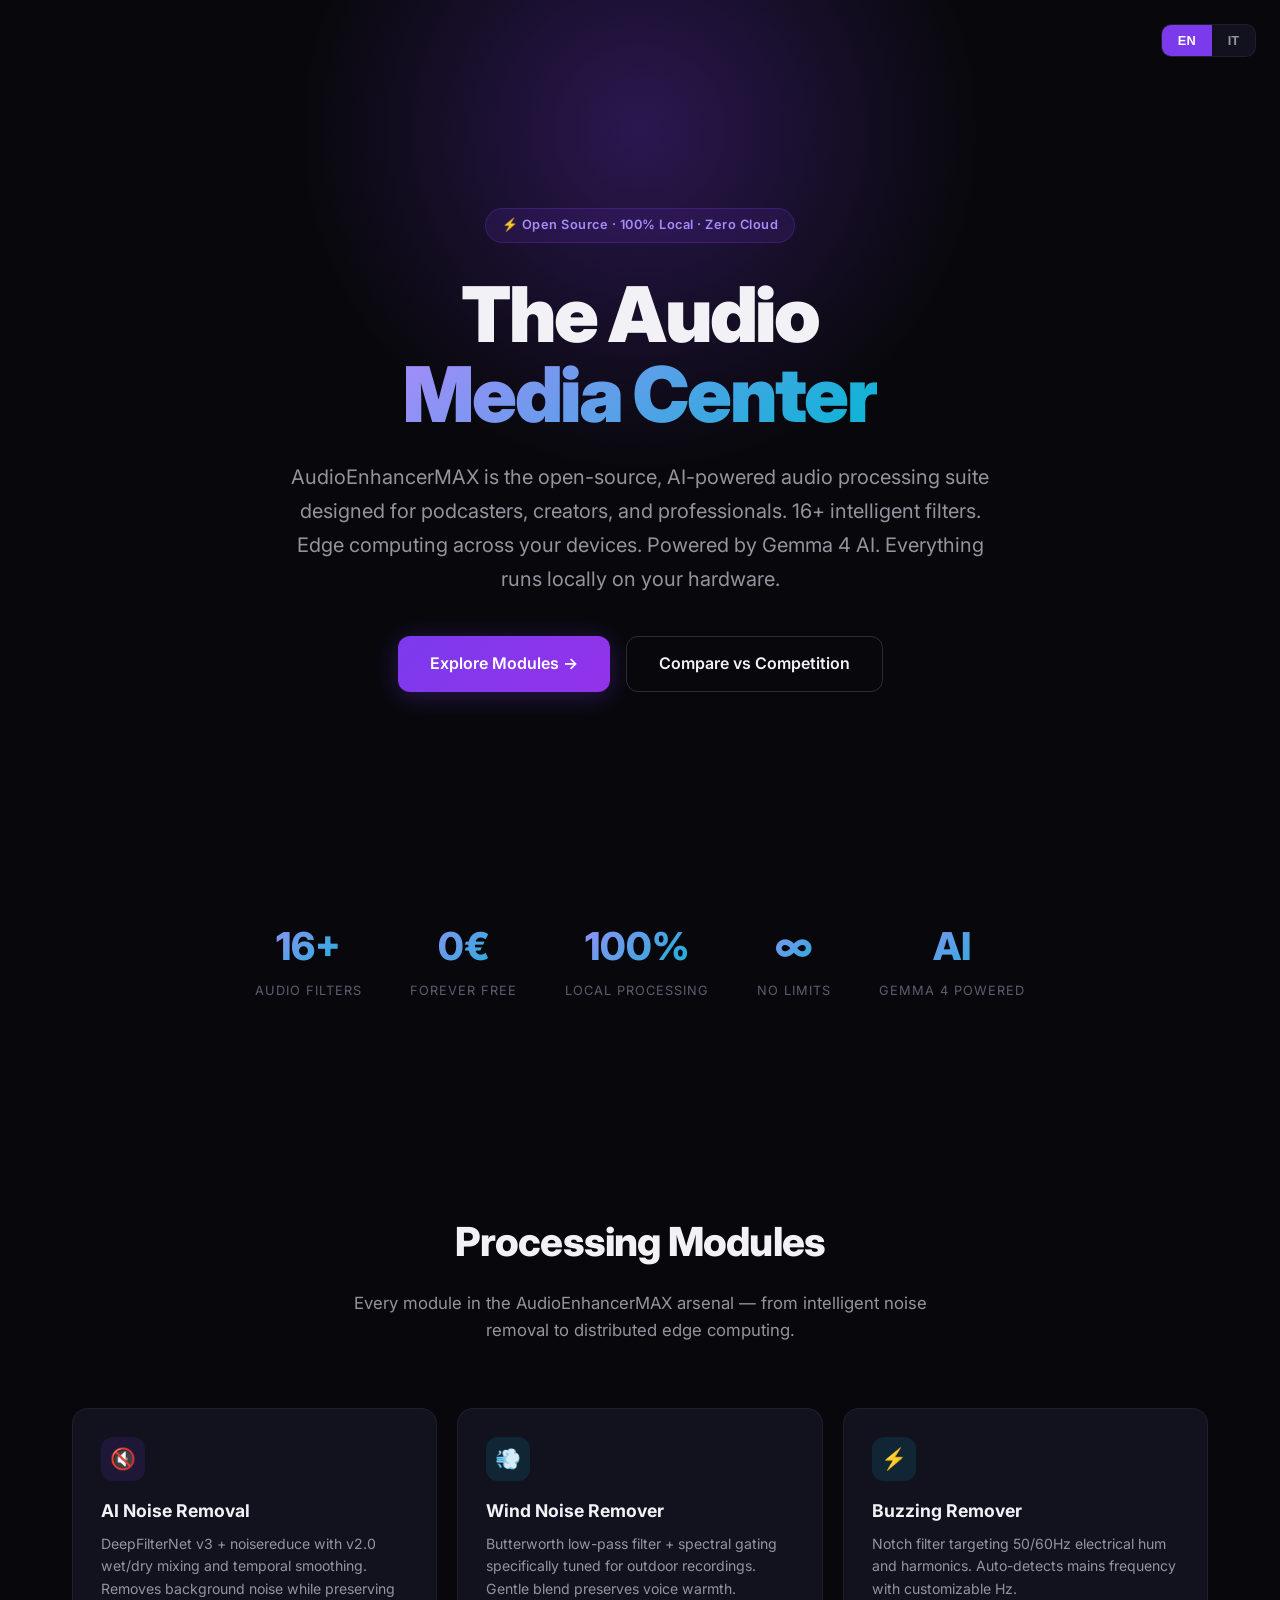
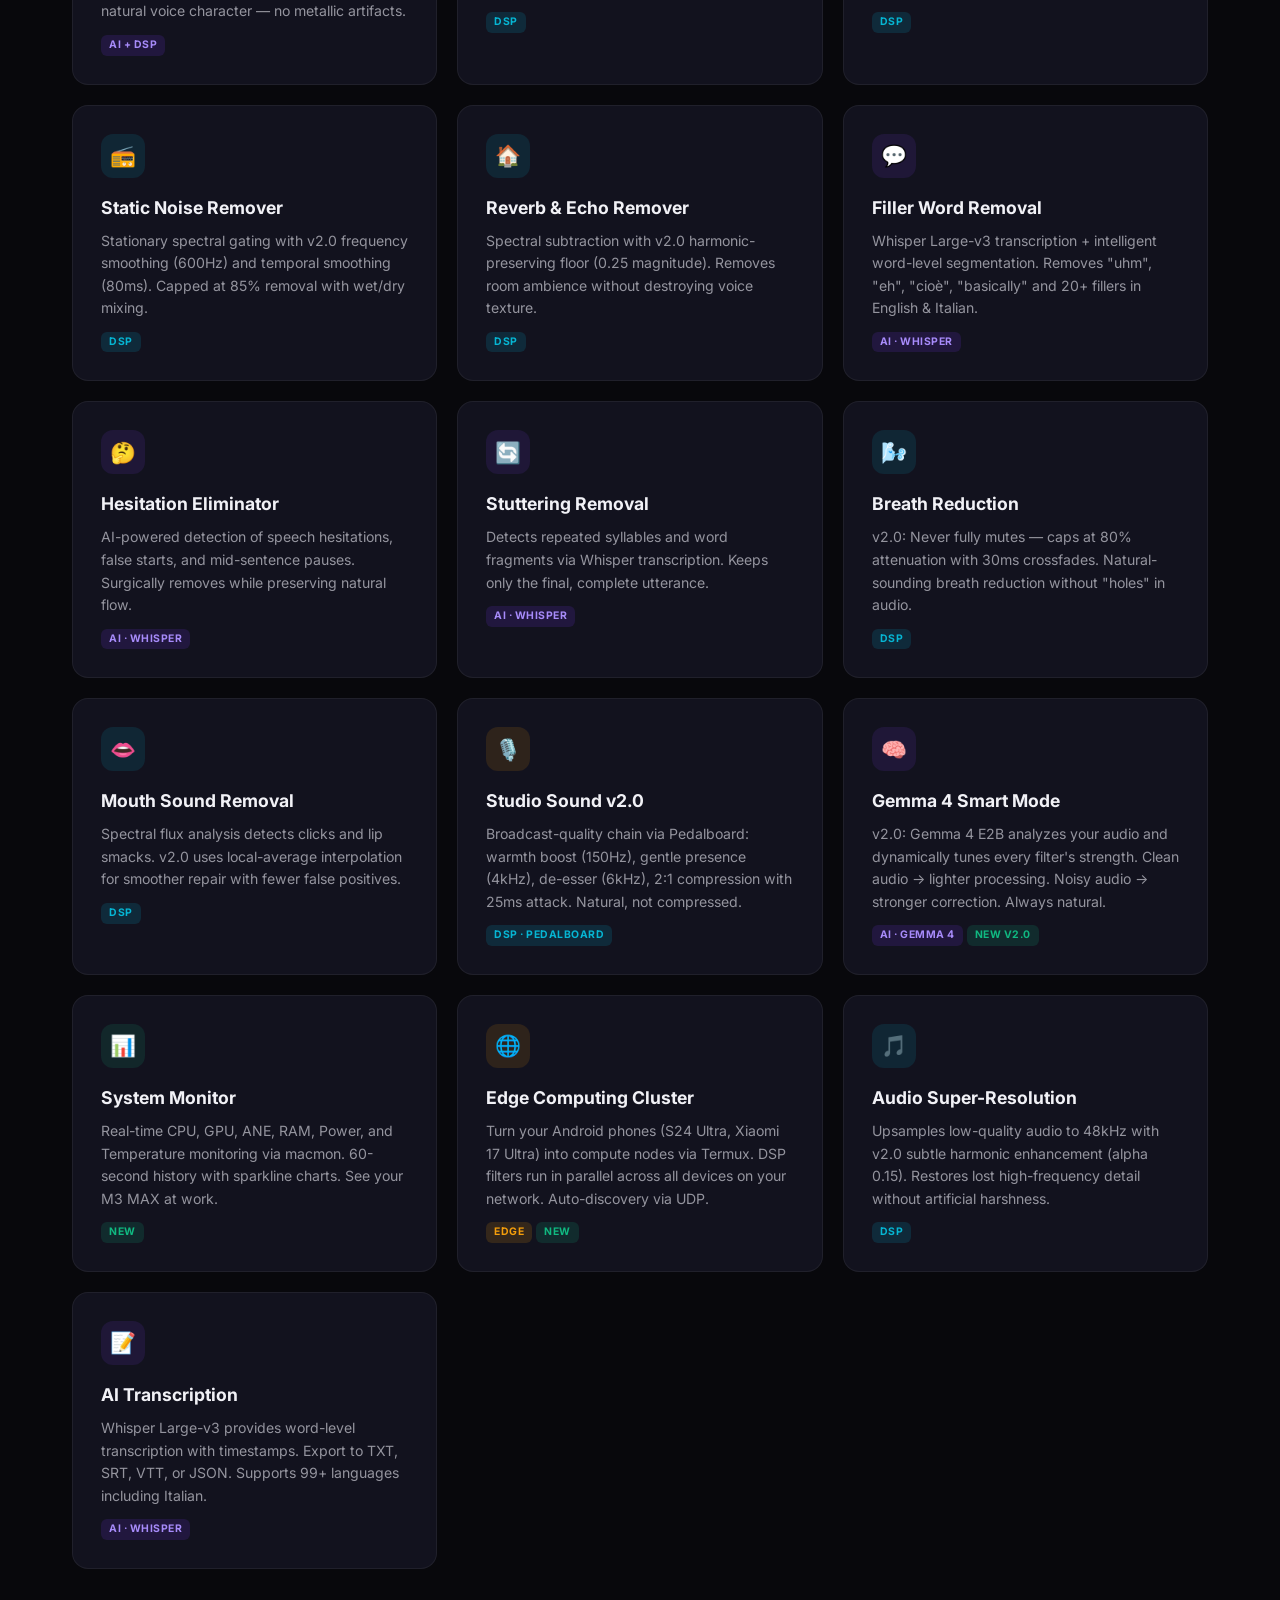
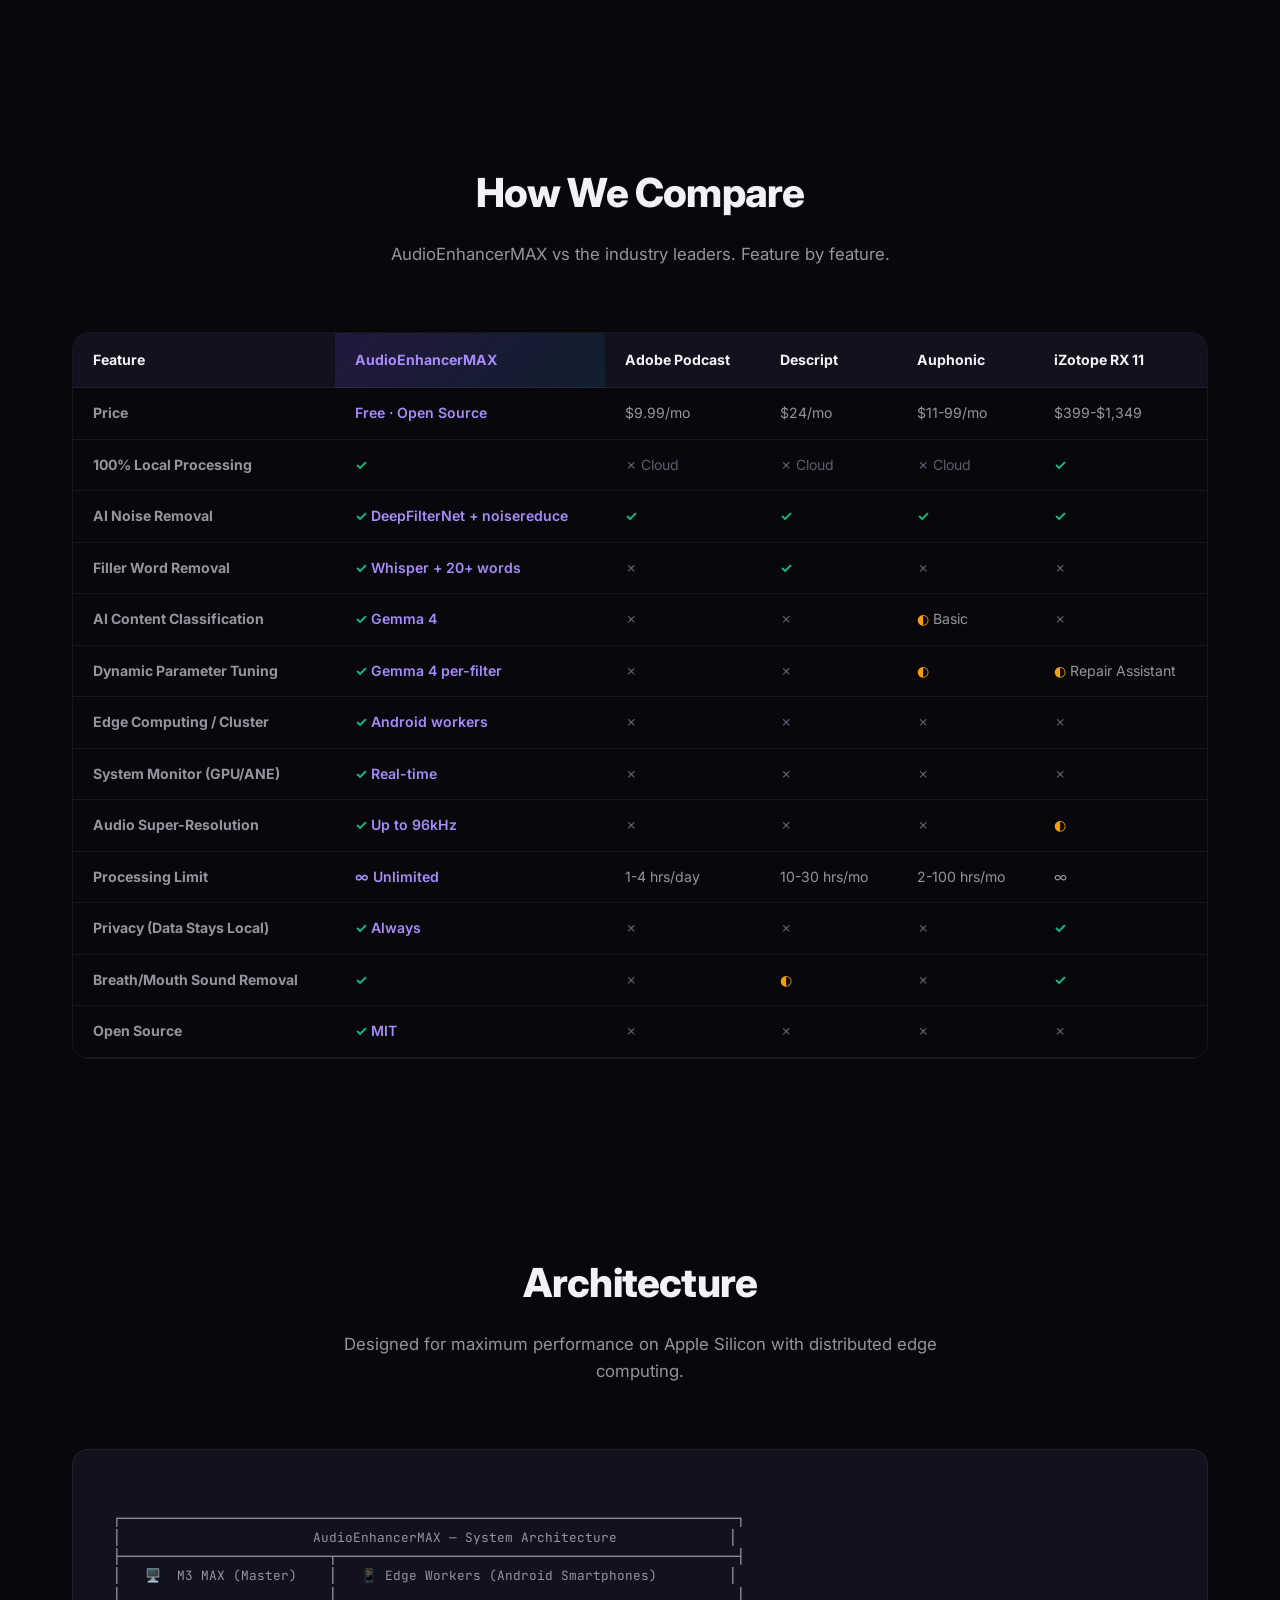
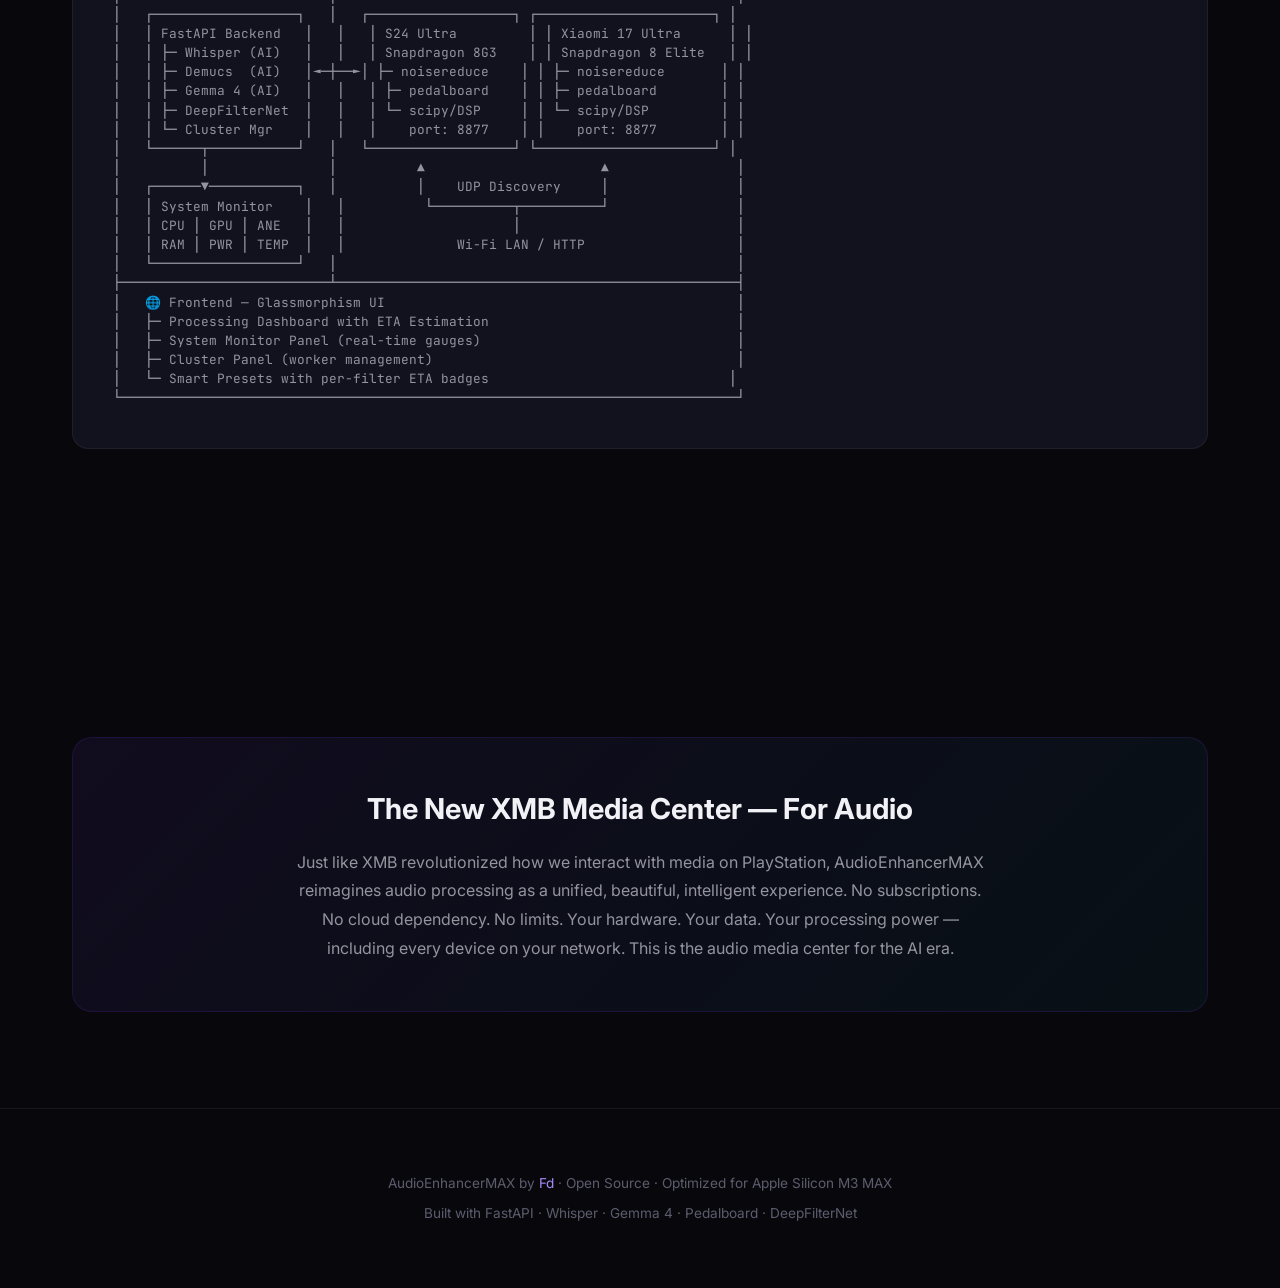
==== frontend/landing.html @ 20d3ce8f "feat: AudioEnhancerMAX v2.0 — AI-powered audio media center" ====
<!DOCTYPE html>
<html lang="en">
<head>
    <meta charset="UTF-8">
    <meta name="viewport" content="width=device-width, initial-scale=1.0">
    <title>AudioEnhancerMAX by Fd — The Open-Source Audio Media Center</title>
    <meta name="description" content="AudioEnhancerMAX: professional-grade AI audio processing suite. 16+ filters, edge computing, Gemma 4 AI intelligence. 100% local, 100% free.">
    <link rel="preconnect" href="https://fonts.googleapis.com">
    <link href="https://fonts.googleapis.com/css2?family=Inter:wght@300;400;500;600;700;800;900&family=JetBrains+Mono:wght@400;600&display=swap" rel="stylesheet">
    <style>
        :root {
            --bg-primary: #08080c;
            --bg-secondary: #0f0f18;
            --bg-card: #12121e;
            --bg-card-hover: #1a1a2e;
            --accent: #7c3aed;
            --accent-glow: rgba(124, 58, 237, 0.3);
            --accent-light: #a78bfa;
            --accent-2: #06b6d4;
            --accent-3: #f59e0b;
            --accent-green: #10b981;
            --accent-red: #ef4444;
            --text-primary: #f1f1f6;
            --text-secondary: #94949e;
            --text-dim: #5c5c6e;
            --border: rgba(255, 255, 255, 0.06);
            --glass: rgba(255, 255, 255, 0.03);
        }

        * { margin: 0; padding: 0; box-sizing: border-box; }

        body {
            font-family: 'Inter', -apple-system, sans-serif;
            background: var(--bg-primary);
            color: var(--text-primary);
            line-height: 1.6;
            overflow-x: hidden;
        }

        /* ── HERO ────────────────────────── */
        .hero {
            position: relative;
            min-height: 100vh;
            display: flex;
            align-items: center;
            justify-content: center;
            text-align: center;
            padding: 4rem 2rem;
            overflow: hidden;
        }

        .hero::before {
            content: '';
            position: absolute;
            top: -30%;
            left: 50%;
            transform: translateX(-50%);
            width: 800px;
            height: 800px;
            background: radial-gradient(circle, var(--accent-glow) 0%, transparent 60%);
            animation: pulse-glow 4s ease-in-out infinite alternate;
            z-index: 0;
        }

        @keyframes pulse-glow {
            0% { opacity: 0.3; transform: translateX(-50%) scale(1); }
            100% { opacity: 0.6; transform: translateX(-50%) scale(1.15); }
        }

        .hero-content { position: relative; z-index: 1; max-width: 900px; }

        .hero-badge {
            display: inline-flex;
            align-items: center;
            gap: 8px;
            padding: 6px 16px;
            background: rgba(124, 58, 237, 0.12);
            border: 1px solid rgba(124, 58, 237, 0.25);
            border-radius: 999px;
            font-size: 0.8rem;
            font-weight: 600;
            color: var(--accent-light);
            margin-bottom: 2rem;
            letter-spacing: 0.5px;
        }

        .hero h1 {
            font-size: clamp(2.8rem, 6vw, 5.5rem);
            font-weight: 900;
            line-height: 1.05;
            letter-spacing: -0.03em;
            margin-bottom: 1.5rem;
        }

        .hero h1 .gradient {
            background: linear-gradient(135deg, var(--accent-light), var(--accent-2));
            -webkit-background-clip: text;
            -webkit-text-fill-color: transparent;
        }

        .hero p.subtitle {
            font-size: 1.25rem;
            color: var(--text-secondary);
            max-width: 700px;
            margin: 0 auto 2.5rem;
            line-height: 1.7;
        }

        .hero-cta {
            display: flex;
            gap: 16px;
            justify-content: center;
            flex-wrap: wrap;
        }

        .btn {
            display: inline-flex;
            align-items: center;
            gap: 6px;
            padding: 14px 32px;
            border-radius: 12px;
            font-size: 1rem;
            font-weight: 600;
            text-decoration: none;
            border: none;
            cursor: pointer;
            transition: all 0.3s;
        }

        .btn-primary {
            background: linear-gradient(135deg, var(--accent), #9333ea);
            color: white;
            box-shadow: 0 4px 24px var(--accent-glow);
        }

        .btn-primary:hover {
            transform: translateY(-2px);
            box-shadow: 0 8px 32px rgba(124, 58, 237, 0.5);
        }

        .btn-outline {
            background: transparent;
            color: var(--text-primary);
            border: 1px solid rgba(255,255,255,0.15);
        }

        .btn-outline:hover {
            background: rgba(255,255,255,0.05);
            border-color: rgba(255,255,255,0.3);
        }

        /* ── LANG TOGGLE ─────────────────── */
        .lang-toggle {
            position: fixed;
            top: 24px;
            right: 24px;
            z-index: 100;
            display: flex;
            background: var(--bg-card);
            border: 1px solid var(--border);
            border-radius: 10px;
            overflow: hidden;
            backdrop-filter: blur(20px);
        }

        .lang-btn {
            padding: 8px 16px;
            font-size: 0.8rem;
            font-weight: 600;
            color: var(--text-secondary);
            border: none;
            background: transparent;
            cursor: pointer;
            transition: all 0.2s;
        }

        .lang-btn.active {
            background: var(--accent);
            color: white;
        }

        /* ── SECTIONS ────────────────────── */
        section {
            padding: 6rem 2rem;
            max-width: 1200px;
            margin: 0 auto;
        }

        .section-header {
            text-align: center;
            margin-bottom: 4rem;
        }

        .section-header h2 {
            font-size: 2.5rem;
            font-weight: 800;
            margin-bottom: 1rem;
            letter-spacing: -0.02em;
        }

        .section-header p {
            color: var(--text-secondary);
            max-width: 600px;
            margin: 0 auto;
            font-size: 1.05rem;
        }

        /* ── STATS BAR ───────────────────── */
        .stats-bar {
            display: flex;
            justify-content: center;
            gap: 3rem;
            padding: 3rem 2rem;
            margin: -2rem auto 4rem;
            max-width: 900px;
            flex-wrap: wrap;
        }

        .stat {
            text-align: center;
        }

        .stat-value {
            font-size: 2.4rem;
            font-weight: 800;
            background: linear-gradient(135deg, var(--accent-light), var(--accent-2));
            -webkit-background-clip: text;
            -webkit-text-fill-color: transparent;
        }

        .stat-label {
            font-size: 0.8rem;
            color: var(--text-dim);
            text-transform: uppercase;
            letter-spacing: 1px;
            margin-top: 4px;
        }

        /* ── MODULE GRID ─────────────────── */
        .module-grid {
            display: grid;
            grid-template-columns: repeat(auto-fill, minmax(350px, 1fr));
            gap: 20px;
        }

        .module-card {
            background: var(--bg-card);
            border: 1px solid var(--border);
            border-radius: 16px;
            padding: 28px;
            transition: all 0.3s;
            position: relative;
            overflow: hidden;
        }

        .module-card:hover {
            background: var(--bg-card-hover);
            border-color: rgba(124, 58, 237, 0.2);
            transform: translateY(-3px);
            box-shadow: 0 12px 40px rgba(0, 0, 0, 0.4);
        }

        .module-icon {
            width: 44px;
            height: 44px;
            border-radius: 12px;
            display: flex;
            align-items: center;
            justify-content: center;
            font-size: 1.3rem;
            margin-bottom: 16px;
        }

        .module-card h3 {
            font-size: 1.1rem;
            font-weight: 700;
            margin-bottom: 8px;
        }

        .module-card p {
            font-size: 0.88rem;
            color: var(--text-secondary);
            line-height: 1.6;
        }

        .module-tag {
            display: inline-block;
            padding: 2px 8px;
            border-radius: 6px;
            font-size: 0.65rem;
            font-weight: 700;
            text-transform: uppercase;
            letter-spacing: 0.5px;
            margin-top: 12px;
        }

        .tag-ai { background: rgba(124, 58, 237, 0.15); color: var(--accent-light); }
        .tag-dsp { background: rgba(6, 182, 212, 0.15); color: var(--accent-2); }
        .tag-new { background: rgba(16, 185, 129, 0.15); color: var(--accent-green); }
        .tag-edge { background: rgba(245, 158, 11, 0.15); color: var(--accent-3); }

        /* ── COMPARISON TABLE ────────────── */
        .comparison-wrapper {
            overflow-x: auto;
            margin-top: 2rem;
            border-radius: 16px;
            border: 1px solid var(--border);
        }

        .comparison-table {
            width: 100%;
            border-collapse: collapse;
            font-size: 0.88rem;
        }

        .comparison-table thead {
            background: var(--bg-card);
        }

        .comparison-table th {
            padding: 16px 20px;
            text-align: left;
            font-weight: 700;
            border-bottom: 1px solid var(--border);
            white-space: nowrap;
        }

        .comparison-table th:first-child {
            min-width: 220px;
        }

        .comparison-table th.aemax {
            background: linear-gradient(135deg, rgba(124, 58, 237, 0.15), rgba(6, 182, 212, 0.08));
            color: var(--accent-light);
        }

        .comparison-table td {
            padding: 14px 20px;
            border-bottom: 1px solid var(--border);
            color: var(--text-secondary);
        }

        .comparison-table tr:hover td {
            background: rgba(255, 255, 255, 0.015);
        }

        .comparison-table td.aemax-col {
            color: var(--accent-light);
            font-weight: 600;
        }

        .check { color: var(--accent-green); font-weight: 700; }
        .cross { color: var(--text-dim); }
        .partial { color: var(--accent-3); }

        /* ── ARCHITECTURE ────────────────── */
        .arch-diagram {
            background: var(--bg-card);
            border: 1px solid var(--border);
            border-radius: 16px;
            padding: 40px;
            margin: 2rem 0;
            font-family: 'JetBrains Mono', monospace;
            font-size: 0.8rem;
            color: var(--text-secondary);
            white-space: pre;
            overflow-x: auto;
            line-height: 1.5;
        }

        /* ── VISION ──────────────────────── */
        .vision-card {
            background: linear-gradient(135deg, rgba(124, 58, 237, 0.08), rgba(6, 182, 212, 0.05));
            border: 1px solid rgba(124, 58, 237, 0.15);
            border-radius: 20px;
            padding: 48px;
            text-align: center;
            margin-top: 4rem;
        }

        .vision-card h3 {
            font-size: 1.8rem;
            margin-bottom: 1rem;
        }

        .vision-card p {
            color: var(--text-secondary);
            max-width: 700px;
            margin: 0 auto;
            font-size: 1rem;
            line-height: 1.8;
        }

        /* ── FOOTER ──────────────────────── */
        footer {
            text-align: center;
            padding: 4rem 2rem;
            border-top: 1px solid var(--border);
            color: var(--text-dim);
            font-size: 0.85rem;
        }

        footer a { color: var(--accent-light); text-decoration: none; }

        /* ── RESPONSIVE ──────────────────── */
        @media (max-width: 768px) {
            .module-grid { grid-template-columns: 1fr; }
            .stats-bar { gap: 1.5rem; }
            .hero h1 { font-size: 2.4rem; }
            .arch-diagram { font-size: 0.6rem; padding: 20px; }
            .vision-card { padding: 28px; }
        }

        /* ── LANG SWITCH ─────────────────── */
        .it { display: none; }
        body.lang-it .en { display: none; }
        body.lang-it .it { display: block; }
        body.lang-it span.it { display: inline; }
        body.lang-it span.en { display: none; }
    </style>
</head>
<body>

<!-- Language Toggle -->
<div class="lang-toggle">
    <button class="lang-btn active" onclick="setLang('en')">EN</button>
    <button class="lang-btn" onclick="setLang('it')">IT</button>
</div>

<!-- ═══════════════ HERO ═══════════════ -->
<section class="hero">
    <div class="hero-content">
        <div class="hero-badge">⚡ Open Source · 100% Local · Zero Cloud</div>
        <h1>
            <span class="en">The Audio<br><span class="gradient">Media Center</span></span>
            <span class="it">Il Media Center<br><span class="gradient">Audio Definitivo</span></span>
        </h1>
        <p class="subtitle en">
            AudioEnhancerMAX is the open-source, AI-powered audio processing suite designed for podcasters, creators, and professionals. 
            16+ intelligent filters. Edge computing across your devices. Powered by Gemma 4 AI. Everything runs locally on your hardware.
        </p>
        <p class="subtitle it">
            AudioEnhancerMAX è la suite open-source di processing audio potenziata dall'intelligenza artificiale, progettata per podcaster, creator e professionisti.
            16+ filtri intelligenti. Edge computing distribuito sui tuoi dispositivi. Potenza Gemma 4 AI. Tutto gira localmente sul tuo hardware.
        </p>
        <div class="hero-cta">
            <a href="#modules" class="btn btn-primary">
                <span class="en">Explore Modules →</span>
                <span class="it">Esplora i Moduli →</span>
            </a>
            <a href="#comparison" class="btn btn-outline">
                <span class="en">Compare vs Competition</span>
                <span class="it">Confronto con la Concorrenza</span>
            </a>
        </div>
    </div>
</section>

<!-- ═══════════════ STATS ═══════════════ -->
<div class="stats-bar">
    <div class="stat"><div class="stat-value">16+</div><div class="stat-label"><span class="en">Audio Filters</span><span class="it">Filtri Audio</span></div></div>
    <div class="stat"><div class="stat-value">0€</div><div class="stat-label"><span class="en">Forever Free</span><span class="it">Gratis per Sempre</span></div></div>
    <div class="stat"><div class="stat-value">100%</div><div class="stat-label"><span class="en">Local Processing</span><span class="it">Elaborazione Locale</span></div></div>
    <div class="stat"><div class="stat-value">∞</div><div class="stat-label"><span class="en">No Limits</span><span class="it">Nessun Limite</span></div></div>
    <div class="stat"><div class="stat-value">AI</div><div class="stat-label"><span class="en">Gemma 4 Powered</span><span class="it">Powered by Gemma 4</span></div></div>
</div>

<!-- ═══════════════ MODULES ═══════════════ -->
<section id="modules">
    <div class="section-header">
        <h2>
            <span class="en">Processing Modules</span>
            <span class="it">Moduli di Elaborazione</span>
        </h2>
        <p>
            <span class="en">Every module in the AudioEnhancerMAX arsenal — from intelligent noise removal to distributed edge computing.</span>
            <span class="it">Ogni modulo nell'arsenale di AudioEnhancerMAX — dalla rimozione intelligente del rumore al computing distribuito.</span>
        </p>
    </div>

    <div class="module-grid">
        <!-- Noise Removal -->
        <div class="module-card">
            <div class="module-icon" style="background: rgba(124, 58, 237, 0.12);">🔇</div>
            <h3><span class="en">AI Noise Removal</span><span class="it">Rimozione Rumore AI</span></h3>
            <p><span class="en">DeepFilterNet v3 + noisereduce with v2.0 wet/dry mixing and temporal smoothing. Removes background noise while preserving natural voice character — no metallic artifacts.</span>
            <span class="it">DeepFilterNet v3 + noisereduce con mixing wet/dry v2.0 e smoothing temporale. Rimuove il rumore di fondo preservando il carattere naturale della voce — zero artefatti metallici.</span></p>
            <span class="module-tag tag-ai">AI + DSP</span>
        </div>

        <!-- Wind Noise -->
        <div class="module-card">
            <div class="module-icon" style="background: rgba(6, 182, 212, 0.12);">💨</div>
            <h3><span class="en">Wind Noise Remover</span><span class="it">Rimozione Rumore Vento</span></h3>
            <p><span class="en">Butterworth low-pass filter + spectral gating specifically tuned for outdoor recordings. Gentle blend preserves voice warmth.</span>
            <span class="it">Filtro Butterworth passa-basso + gating spettrale specificamente tarato per registrazioni outdoor. La fusione delicata preserva il calore della voce.</span></p>
            <span class="module-tag tag-dsp">DSP</span>
        </div>

        <!-- Buzzing -->
        <div class="module-card">
            <div class="module-icon" style="background: rgba(6, 182, 212, 0.12);">⚡</div>
            <h3><span class="en">Buzzing Remover</span><span class="it">Rimozione Ronzio</span></h3>
            <p><span class="en">Notch filter targeting 50/60Hz electrical hum and harmonics. Auto-detects mains frequency with customizable Hz.</span>
            <span class="it">Filtro notch per ronzio elettrico 50/60Hz e armoniche. Rileva automaticamente la frequenza di rete con Hz personalizzabile.</span></p>
            <span class="module-tag tag-dsp">DSP</span>
        </div>

        <!-- Static -->
        <div class="module-card">
            <div class="module-icon" style="background: rgba(6, 182, 212, 0.12);">📻</div>
            <h3><span class="en">Static Noise Remover</span><span class="it">Rimozione Rumore Statico</span></h3>
            <p><span class="en">Stationary spectral gating with v2.0 frequency smoothing (600Hz) and temporal smoothing (80ms). Capped at 85% removal with wet/dry mixing.</span>
            <span class="it">Gating spettrale stazionario con smoothing frequenziale v2.0 (600Hz) e temporale (80ms). Limitato all'85% con mixing wet/dry.</span></p>
            <span class="module-tag tag-dsp">DSP</span>
        </div>

        <!-- Reverb/Echo -->
        <div class="module-card">
            <div class="module-icon" style="background: rgba(6, 182, 212, 0.12);">🏠</div>
            <h3><span class="en">Reverb & Echo Remover</span><span class="it">Rimozione Riverbero & Eco</span></h3>
            <p><span class="en">Spectral subtraction with v2.0 harmonic-preserving floor (0.25 magnitude). Removes room ambience without destroying voice texture.</span>
            <span class="it">Sottrazione spettrale con floor v2.0 che preserva le armoniche (0.25 magnitudine). Rimuove l'ambienza senza distruggere la texture vocale.</span></p>
            <span class="module-tag tag-dsp">DSP</span>
        </div>

        <!-- Filler Words -->
        <div class="module-card">
            <div class="module-icon" style="background: rgba(124, 58, 237, 0.12);">💬</div>
            <h3><span class="en">Filler Word Removal</span><span class="it">Rimozione Intercalari</span></h3>
            <p><span class="en">Whisper Large-v3 transcription + intelligent word-level segmentation. Removes "uhm", "eh", "cioè", "basically" and 20+ fillers in English & Italian.</span>
            <span class="it">Trascrizione Whisper Large-v3 + segmentazione intelligente a livello di parola. Rimuove "uhm", "eh", "cioè", "tipo" e 20+ intercalari in Italiano & Inglese.</span></p>
            <span class="module-tag tag-ai">AI · Whisper</span>
        </div>

        <!-- Hesitations -->
        <div class="module-card">
            <div class="module-icon" style="background: rgba(124, 58, 237, 0.12);">🤔</div>
            <h3><span class="en">Hesitation Eliminator</span><span class="it">Eliminazione Esitazioni</span></h3>
            <p><span class="en">AI-powered detection of speech hesitations, false starts, and mid-sentence pauses. Surgically removes while preserving natural flow.</span>
            <span class="it">Rilevamento AI di esitazioni, falsi inizi e pause a metà frase. Rimozione chirurgica preservando il flusso naturale.</span></p>
            <span class="module-tag tag-ai">AI · Whisper</span>
        </div>

        <!-- Stuttering -->
        <div class="module-card">
            <div class="module-icon" style="background: rgba(124, 58, 237, 0.12);">🔄</div>
            <h3><span class="en">Stuttering Removal</span><span class="it">Rimozione Balbuzie</span></h3>
            <p><span class="en">Detects repeated syllables and word fragments via Whisper transcription. Keeps only the final, complete utterance.</span>
            <span class="it">Rileva sillabe ripetute e frammenti di parole tramite trascrizione Whisper. Mantiene solo l'enunciato finale e completo.</span></p>
            <span class="module-tag tag-ai">AI · Whisper</span>
        </div>

        <!-- Breath Removal -->
        <div class="module-card">
            <div class="module-icon" style="background: rgba(6, 182, 212, 0.12);">🌬️</div>
            <h3><span class="en">Breath Reduction</span><span class="it">Riduzione Respiri</span></h3>
            <p><span class="en">v2.0: Never fully mutes — caps at 80% attenuation with 30ms crossfades. Natural-sounding breath reduction without "holes" in audio.</span>
            <span class="it">v2.0: Non silenzia mai completamente — limitato all'80% di attenuazione con crossfade 30ms. Riduzione respiri naturale senza "buchi" nell'audio.</span></p>
            <span class="module-tag tag-dsp">DSP</span>
        </div>

        <!-- Mouth Sounds -->
        <div class="module-card">
            <div class="module-icon" style="background: rgba(6, 182, 212, 0.12);">👄</div>
            <h3><span class="en">Mouth Sound Removal</span><span class="it">Rimozione Suoni della Bocca</span></h3>
            <p><span class="en">Spectral flux analysis detects clicks and lip smacks. v2.0 uses local-average interpolation for smoother repair with fewer false positives.</span>
            <span class="it">L'analisi del flusso spettrale rileva click e schiocchi. La v2.0 usa interpolazione a media locale per riparazioni più fluide con meno falsi positivi.</span></p>
            <span class="module-tag tag-dsp">DSP</span>
        </div>

        <!-- Studio Sound -->
        <div class="module-card">
            <div class="module-icon" style="background: rgba(245, 158, 11, 0.12);">🎙️</div>
            <h3><span class="en">Studio Sound v2.0</span><span class="it">Suono da Studio v2.0</span></h3>
            <p><span class="en">Broadcast-quality chain via Pedalboard: warmth boost (150Hz), gentle presence (4kHz), de-esser (6kHz), 2:1 compression with 25ms attack. Natural, not compressed.</span>
            <span class="it">Catena broadcast-quality via Pedalboard: calore (150Hz), presenza delicata (4kHz), de-esser (6kHz), compressione 2:1 con attack 25ms. Naturale, non compresso.</span></p>
            <span class="module-tag tag-dsp">DSP · Pedalboard</span>
        </div>

        <!-- Smart Mode -->
        <div class="module-card">
            <div class="module-icon" style="background: rgba(124, 58, 237, 0.12);">🧠</div>
            <h3><span class="en">Gemma 4 Smart Mode</span><span class="it">Modalità Intelligente Gemma 4</span></h3>
            <p><span class="en">v2.0: Gemma 4 E2B analyzes your audio and dynamically tunes every filter's strength. Clean audio → lighter processing. Noisy audio → stronger correction. Always natural.</span>
            <span class="it">v2.0: Gemma 4 E2B analizza il tuo audio e regola dinamicamente l'intensità di ogni filtro. Audio pulito → processing leggero. Audio rumoroso → correzione più forte. Sempre naturale.</span></p>
            <span class="module-tag tag-ai">AI · Gemma 4</span>
            <span class="module-tag tag-new">NEW v2.0</span>
        </div>

        <!-- System Monitor -->
        <div class="module-card">
            <div class="module-icon" style="background: rgba(16, 185, 129, 0.12);">📊</div>
            <h3><span class="en">System Monitor</span><span class="it">Monitor di Sistema</span></h3>
            <p><span class="en">Real-time CPU, GPU, ANE, RAM, Power, and Temperature monitoring via macmon. 60-second history with sparkline charts. See your M3 MAX at work.</span>
            <span class="it">Monitoraggio in tempo reale di CPU, GPU, ANE, RAM, Power e Temperatura via macmon. Storico 60 secondi con grafici sparkline. Guarda il tuo M3 MAX in azione.</span></p>
            <span class="module-tag tag-new">NEW</span>
        </div>

        <!-- Edge Computing -->
        <div class="module-card">
            <div class="module-icon" style="background: rgba(245, 158, 11, 0.12);">🌐</div>
            <h3><span class="en">Edge Computing Cluster</span><span class="it">Cluster Edge Computing</span></h3>
            <p><span class="en">Turn your Android phones (S24 Ultra, Xiaomi 17 Ultra) into compute nodes via Termux. DSP filters run in parallel across all devices on your network. Auto-discovery via UDP.</span>
            <span class="it">Trasforma i tuoi smartphone Android (S24 Ultra, Xiaomi 17 Ultra) in nodi di calcolo via Termux. I filtri DSP girano in parallelo su tutti i dispositivi nella tua rete. Auto-discovery via UDP.</span></p>
            <span class="module-tag tag-edge">EDGE</span>
            <span class="module-tag tag-new">NEW</span>
        </div>

        <!-- Super Resolution -->
        <div class="module-card">
            <div class="module-icon" style="background: rgba(6, 182, 212, 0.12);">🎵</div>
            <h3><span class="en">Audio Super-Resolution</span><span class="it">Super-Risoluzione Audio</span></h3>
            <p><span class="en">Upsamples low-quality audio to 48kHz with v2.0 subtle harmonic enhancement (alpha 0.15). Restores lost high-frequency detail without artificial harshness.</span>
            <span class="it">Upsampling audio bassa qualità a 48kHz con enhancement armonico v2.0 sottile (alpha 0.15). Ripristina dettagli ad alta frequenza senza durezza artificiale.</span></p>
            <span class="module-tag tag-dsp">DSP</span>
        </div>

        <!-- Transcription -->
        <div class="module-card">
            <div class="module-icon" style="background: rgba(124, 58, 237, 0.12);">📝</div>
            <h3><span class="en">AI Transcription</span><span class="it">Trascrizione AI</span></h3>
            <p><span class="en">Whisper Large-v3 provides word-level transcription with timestamps. Export to TXT, SRT, VTT, or JSON. Supports 99+ languages including Italian.</span>
            <span class="it">Whisper Large-v3 fornisce trascrizione a livello di parola con timestamp. Esporta in TXT, SRT, VTT o JSON. Supporta 99+ lingue incluso l'Italiano.</span></p>
            <span class="module-tag tag-ai">AI · Whisper</span>
        </div>
    </div>
</section>

<!-- ═══════════════ COMPARISON ═══════════════ -->
<section id="comparison">
    <div class="section-header">
        <h2>
            <span class="en">How We Compare</span>
            <span class="it">Confronto con la Concorrenza</span>
        </h2>
        <p>
            <span class="en">AudioEnhancerMAX vs the industry leaders. Feature by feature.</span>
            <span class="it">AudioEnhancerMAX vs i leader di mercato. Feature per feature.</span>
        </p>
    </div>

    <div class="comparison-wrapper">
        <table class="comparison-table">
            <thead>
                <tr>
                    <th><span class="en">Feature</span><span class="it">Funzionalità</span></th>
                    <th class="aemax">AudioEnhancerMAX</th>
                    <th>Adobe Podcast</th>
                    <th>Descript</th>
                    <th>Auphonic</th>
                    <th>iZotope RX 11</th>
                </tr>
            </thead>
            <tbody>
                <tr>
                    <td><strong><span class="en">Price</span><span class="it">Prezzo</span></strong></td>
                    <td class="aemax-col">Free · Open Source</td>
                    <td>$9.99/mo</td>
                    <td>$24/mo</td>
                    <td>$11-99/mo</td>
                    <td>$399-$1,349</td>
                </tr>
                <tr>
                    <td><strong><span class="en">100% Local Processing</span><span class="it">Elaborazione 100% Locale</span></strong></td>
                    <td class="aemax-col"><span class="check">✓</span></td>
                    <td><span class="cross">✗ Cloud</span></td>
                    <td><span class="cross">✗ Cloud</span></td>
                    <td><span class="cross">✗ Cloud</span></td>
                    <td><span class="check">✓</span></td>
                </tr>
                <tr>
                    <td><strong><span class="en">AI Noise Removal</span><span class="it">Rimozione Rumore AI</span></strong></td>
                    <td class="aemax-col"><span class="check">✓</span> DeepFilterNet + noisereduce</td>
                    <td><span class="check">✓</span></td>
                    <td><span class="check">✓</span></td>
                    <td><span class="check">✓</span></td>
                    <td><span class="check">✓</span></td>
                </tr>
                <tr>
                    <td><strong><span class="en">Filler Word Removal</span><span class="it">Rimozione Intercalari</span></strong></td>
                    <td class="aemax-col"><span class="check">✓</span> Whisper + 20+ words</td>
                    <td><span class="cross">✗</span></td>
                    <td><span class="check">✓</span></td>
                    <td><span class="cross">✗</span></td>
                    <td><span class="cross">✗</span></td>
                </tr>
                <tr>
                    <td><strong><span class="en">AI Content Classification</span><span class="it">Classificazione AI Contenuti</span></strong></td>
                    <td class="aemax-col"><span class="check">✓</span> Gemma 4</td>
                    <td><span class="cross">✗</span></td>
                    <td><span class="cross">✗</span></td>
                    <td><span class="partial">◐</span> Basic</td>
                    <td><span class="cross">✗</span></td>
                </tr>
                <tr>
                    <td><strong><span class="en">Dynamic Parameter Tuning</span><span class="it">Tuning Dinamico Parametri</span></strong></td>
                    <td class="aemax-col"><span class="check">✓</span> Gemma 4 per-filter</td>
                    <td><span class="cross">✗</span></td>
                    <td><span class="cross">✗</span></td>
                    <td><span class="partial">◐</span></td>
                    <td><span class="partial">◐</span> Repair Assistant</td>
                </tr>
                <tr>
                    <td><strong><span class="en">Edge Computing / Cluster</span><span class="it">Edge Computing / Cluster</span></strong></td>
                    <td class="aemax-col"><span class="check">✓</span> Android workers</td>
                    <td><span class="cross">✗</span></td>
                    <td><span class="cross">✗</span></td>
                    <td><span class="cross">✗</span></td>
                    <td><span class="cross">✗</span></td>
                </tr>
                <tr>
                    <td><strong><span class="en">System Monitor (GPU/ANE)</span><span class="it">Monitor Sistema (GPU/ANE)</span></strong></td>
                    <td class="aemax-col"><span class="check">✓</span> Real-time</td>
                    <td><span class="cross">✗</span></td>
                    <td><span class="cross">✗</span></td>
                    <td><span class="cross">✗</span></td>
                    <td><span class="cross">✗</span></td>
                </tr>
                <tr>
                    <td><strong><span class="en">Audio Super-Resolution</span><span class="it">Super-Risoluzione Audio</span></strong></td>
                    <td class="aemax-col"><span class="check">✓</span> Up to 96kHz</td>
                    <td><span class="cross">✗</span></td>
                    <td><span class="cross">✗</span></td>
                    <td><span class="cross">✗</span></td>
                    <td><span class="partial">◐</span></td>
                </tr>
                <tr>
                    <td><strong><span class="en">Processing Limit</span><span class="it">Limite Elaborazione</span></strong></td>
                    <td class="aemax-col">∞ Unlimited</td>
                    <td>1-4 hrs/day</td>
                    <td>10-30 hrs/mo</td>
                    <td>2-100 hrs/mo</td>
                    <td>∞</td>
                </tr>
                <tr>
                    <td><strong><span class="en">Privacy (Data Stays Local)</span><span class="it">Privacy (Dati Locali)</span></strong></td>
                    <td class="aemax-col"><span class="check">✓</span> Always</td>
                    <td><span class="cross">✗</span></td>
                    <td><span class="cross">✗</span></td>
                    <td><span class="cross">✗</span></td>
                    <td><span class="check">✓</span></td>
                </tr>
                <tr>
                    <td><strong><span class="en">Breath/Mouth Sound Removal</span><span class="it">Rimozione Respiri/Click</span></strong></td>
                    <td class="aemax-col"><span class="check">✓</span></td>
                    <td><span class="cross">✗</span></td>
                    <td><span class="partial">◐</span></td>
                    <td><span class="cross">✗</span></td>
                    <td><span class="check">✓</span></td>
                </tr>
                <tr>
                    <td><strong><span class="en">Open Source</span><span class="it">Open Source</span></strong></td>
                    <td class="aemax-col"><span class="check">✓</span> MIT</td>
                    <td><span class="cross">✗</span></td>
                    <td><span class="cross">✗</span></td>
                    <td><span class="cross">✗</span></td>
                    <td><span class="cross">✗</span></td>
                </tr>
            </tbody>
        </table>
    </div>
</section>

<!-- ═══════════════ ARCHITECTURE ═══════════════ -->
<section id="architecture">
    <div class="section-header">
        <h2>
            <span class="en">Architecture</span>
            <span class="it">Architettura</span>
        </h2>
        <p>
            <span class="en">Designed for maximum performance on Apple Silicon with distributed edge computing.</span>
            <span class="it">Progettato per massime prestazioni su Apple Silicon con edge computing distribuito.</span>
        </p>
    </div>

    <div class="arch-diagram">
┌─────────────────────────────────────────────────────────────────────────────┐
│                        AudioEnhancerMAX — System Architecture              │
├──────────────────────────┬──────────────────────────────────────────────────┤
│   🖥️  M3 MAX (Master)    │   📱 Edge Workers (Android Smartphones)         │
│                          │                                                  │
│   ┌──────────────────┐   │   ┌──────────────────┐ ┌──────────────────────┐ │
│   │ FastAPI Backend   │   │   │ S24 Ultra         │ │ Xiaomi 17 Ultra      │ │
│   │ ├─ Whisper (AI)   │   │   │ Snapdragon 8G3    │ │ Snapdragon 8 Elite   │ │
│   │ ├─ Demucs  (AI)   │◄─┼──►│ ├─ noisereduce    │ │ ├─ noisereduce       │ │
│   │ ├─ Gemma 4 (AI)   │   │   │ ├─ pedalboard    │ │ ├─ pedalboard        │ │
│   │ ├─ DeepFilterNet  │   │   │ └─ scipy/DSP     │ │ └─ scipy/DSP         │ │
│   │ └─ Cluster Mgr    │   │   │    port: 8877    │ │    port: 8877        │ │
│   └──────┬───────────┘   │   └──────────────────┘ └──────────────────────┘ │
│          │               │          ▲                      ▲                │
│   ┌──────▼───────────┐   │          │    UDP Discovery     │                │
│   │ System Monitor    │   │          └──────────┬──────────┘                │
│   │ CPU │ GPU │ ANE   │   │                     │                           │
│   │ RAM │ PWR │ TEMP  │   │              Wi-Fi LAN / HTTP                   │
│   └──────────────────┘   │                                                  │
├──────────────────────────┴──────────────────────────────────────────────────┤
│   🌐 Frontend — Glassmorphism UI                                            │
│   ├─ Processing Dashboard with ETA Estimation                               │
│   ├─ System Monitor Panel (real-time gauges)                                │
│   ├─ Cluster Panel (worker management)                                      │
│   └─ Smart Presets with per-filter ETA badges                              │
└─────────────────────────────────────────────────────────────────────────────┘</div>
</section>

<!-- ═══════════════ VISION ═══════════════ -->
<section id="vision">
    <div class="vision-card">
        <h3>
            <span class="en">The New XMB Media Center — For Audio</span>
            <span class="it">Il Nuovo XMB Media Center — Per l'Audio</span>
        </h3>
        <p class="en">
            Just like XMB revolutionized how we interact with media on PlayStation, AudioEnhancerMAX reimagines audio processing 
            as a unified, beautiful, intelligent experience. No subscriptions. No cloud dependency. No limits. 
            Your hardware. Your data. Your processing power — including every device on your network. 
            This is the audio media center for the AI era.
        </p>
        <p class="it">
            Come XMB ha rivoluzionato il modo in cui interagiamo con i media su PlayStation, AudioEnhancerMAX reimmagina 
            l'elaborazione audio come un'esperienza unificata, bella e intelligente. Nessun abbonamento. Nessuna dipendenza dal cloud. 
            Nessun limite. Il tuo hardware. I tuoi dati. La tua potenza di calcolo — incluso ogni dispositivo sulla tua rete. 
            Questo è il media center audio per l'era dell'intelligenza artificiale.
        </p>
    </div>
</section>

<!-- ═══════════════ FOOTER ═══════════════ -->
<footer>
    <p>AudioEnhancerMAX by <a href="#">Fd</a> · Open Source · Optimized for Apple Silicon M3 MAX</p>
    <p style="margin-top: 8px;">Built with FastAPI · Whisper · Gemma 4 · Pedalboard · DeepFilterNet</p>
</footer>

<script>
function setLang(lang) {
    document.body.classList.toggle('lang-it', lang === 'it');
    document.querySelectorAll('.lang-btn').forEach(btn => {
        btn.classList.toggle('active', btn.textContent.trim() === lang.toUpperCase());
    });
    localStorage.setItem('aemax-lang', lang);
}

// Restore saved language
const saved = localStorage.getItem('aemax-lang');
if (saved) setLang(saved);

// Smooth scroll
document.querySelectorAll('a[href^="#"]').forEach(a => {
    a.addEventListener('click', e => {
        e.preventDefault();
        document.querySelector(a.getAttribute('href'))?.scrollIntoView({ behavior: 'smooth' });
    });
});
</script>
</body>
</html>
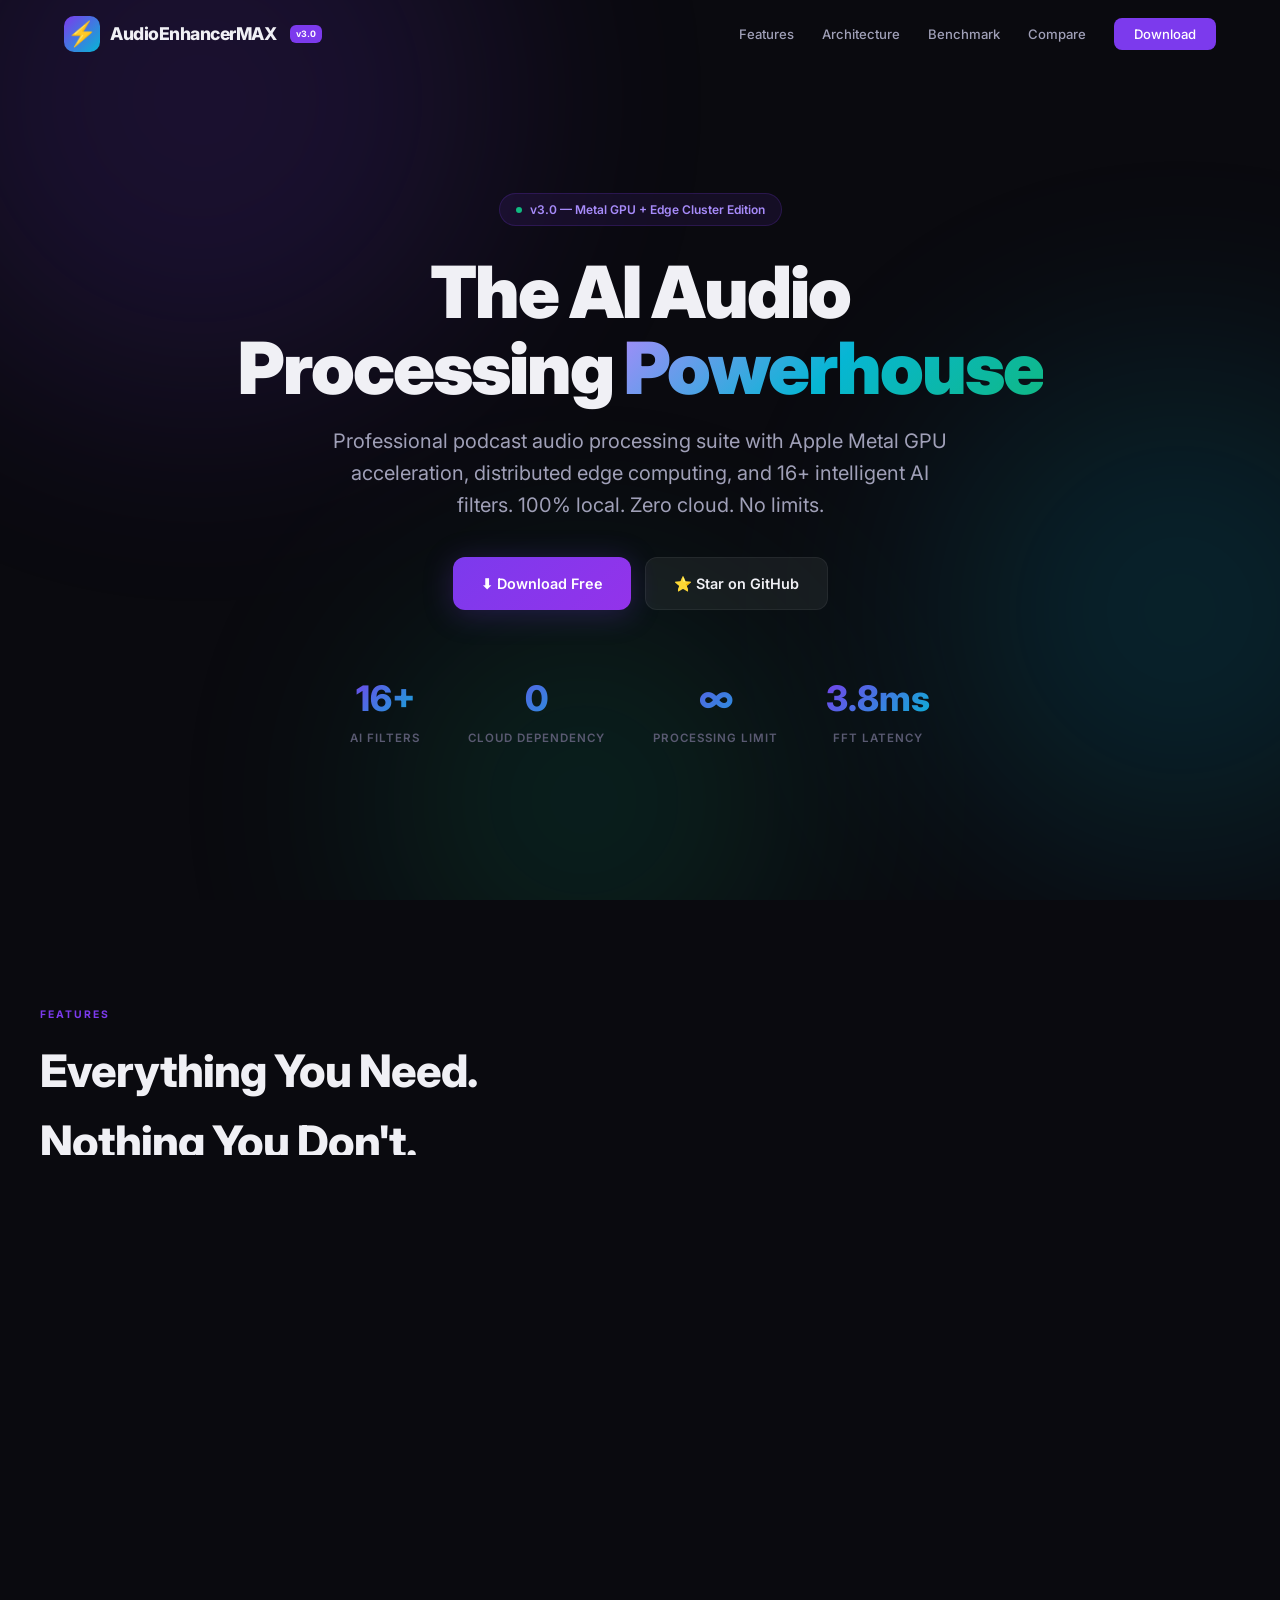
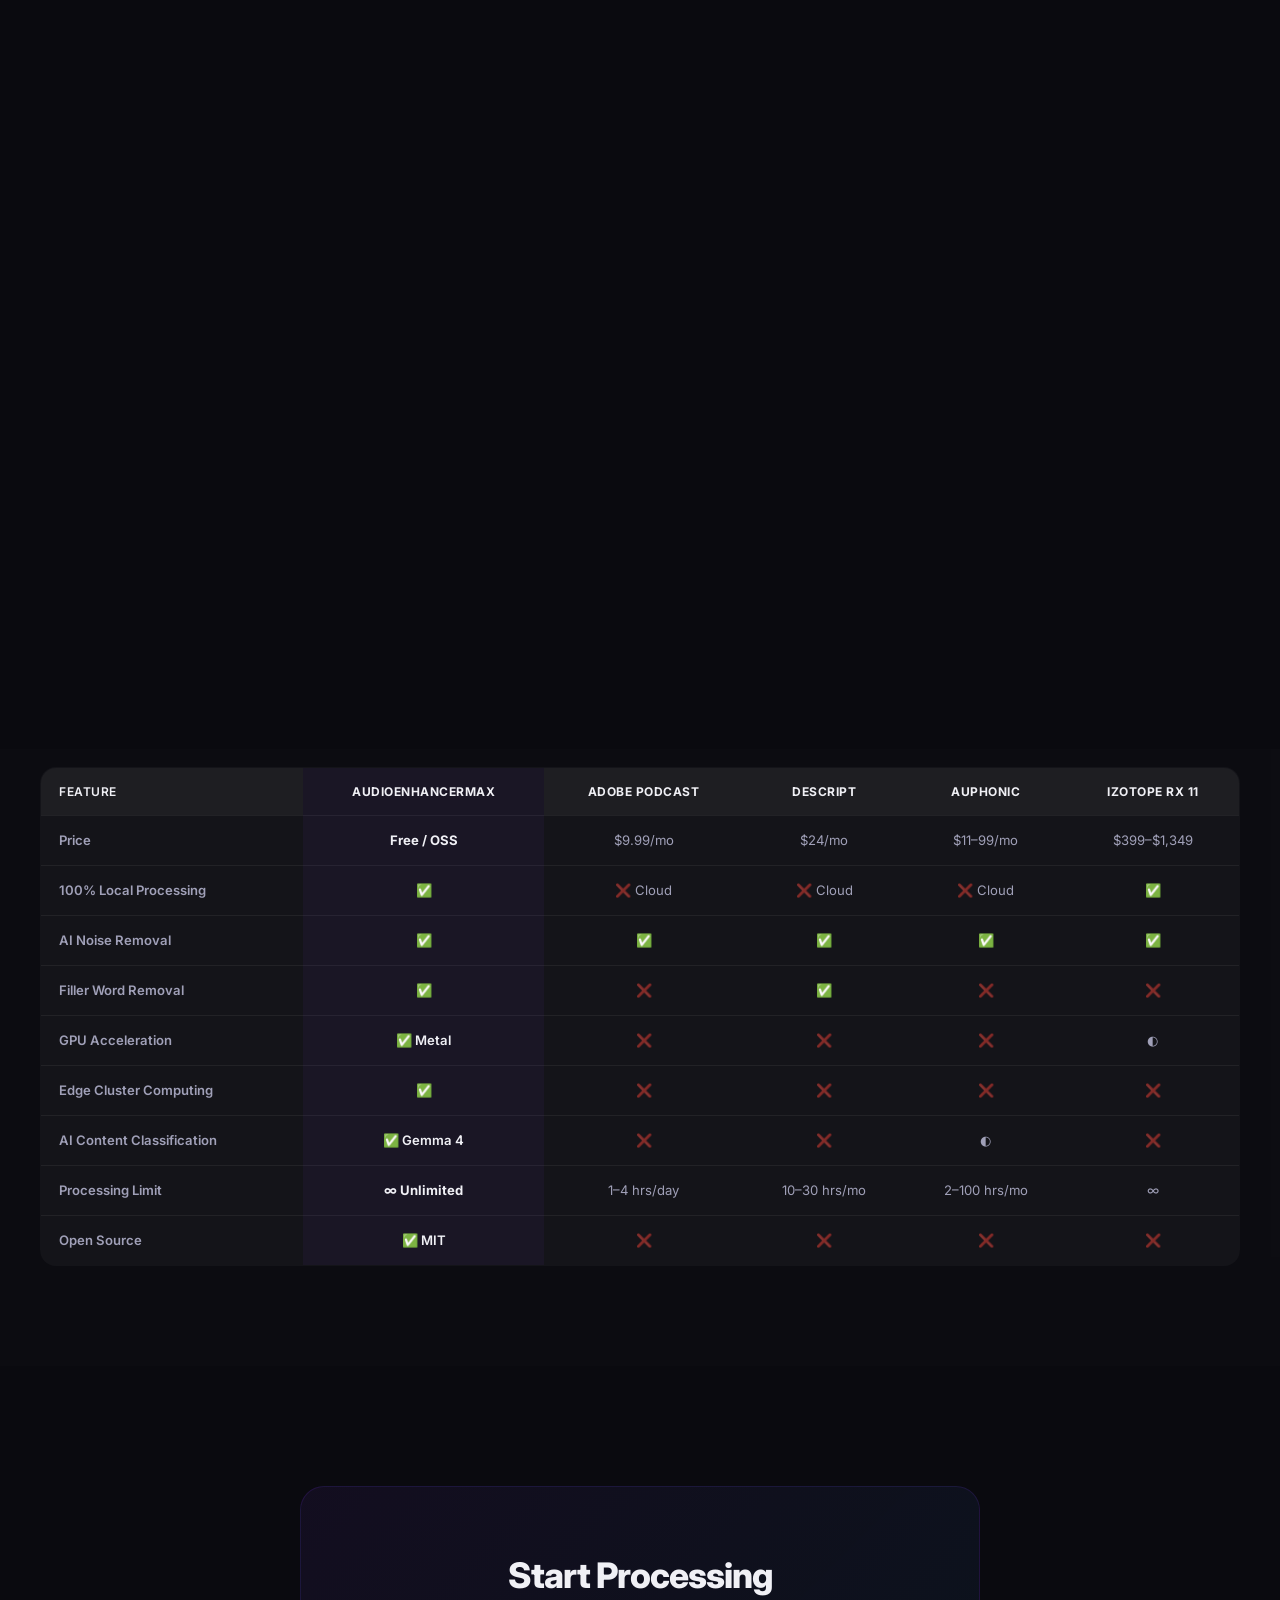
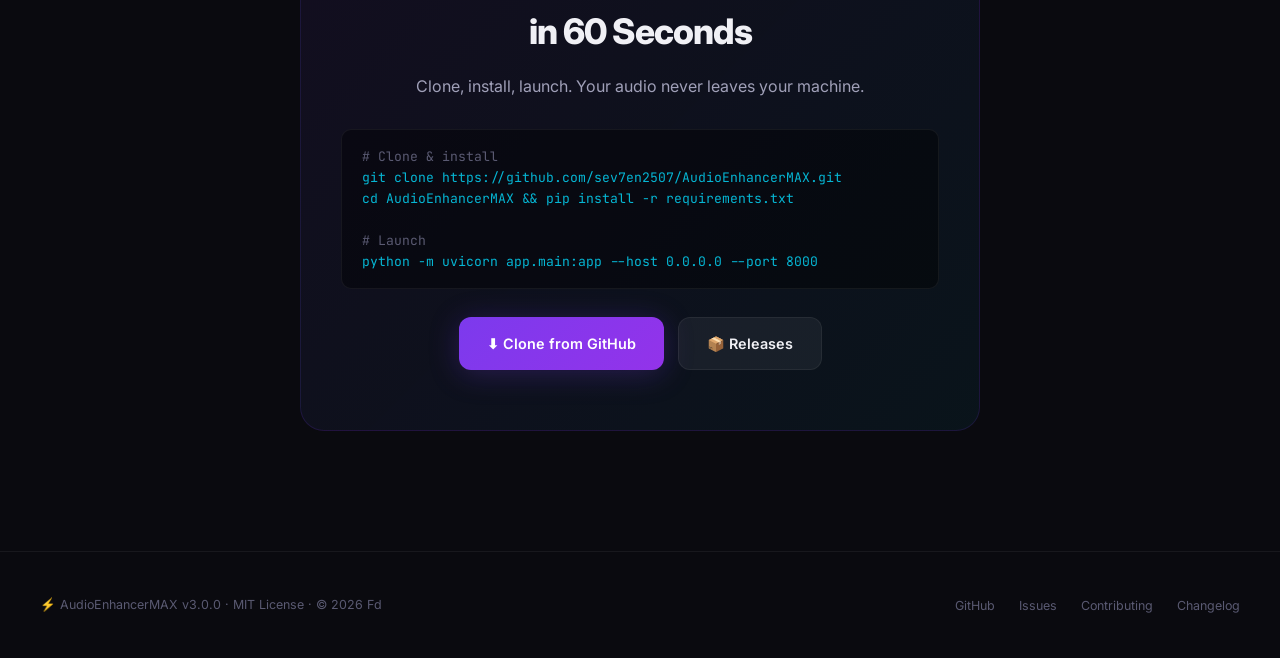
==== commit 07940d60: "🚀 v3.0.0 — Metal GPU + Edge Cluster + Android Companion ## ⬡ Metal GPU Acceleration - Demucs music s" ====
--- a/frontend/landing.html
+++ b/frontend/landing.html
@@ -3,855 +3,989 @@
 <head>
     <meta charset="UTF-8">
     <meta name="viewport" content="width=device-width, initial-scale=1.0">
-    <title>AudioEnhancerMAX by Fd — The Open-Source Audio Media Center</title>
-    <meta name="description" content="AudioEnhancerMAX: professional-grade AI audio processing suite. 16+ filters, edge computing, Gemma 4 AI intelligence. 100% local, 100% free.">
+    <title>AudioEnhancerMAX — AI Audio Processing Suite for Apple Silicon</title>
+    <meta name="description" content="Open-source, AI-powered audio processing suite. 16+ intelligent filters, Metal GPU acceleration, Edge Cluster computing. 100% local, zero cloud. Built for Apple Silicon M3 MAX.">
+    <meta name="keywords" content="audio enhancer, podcast processing, AI audio, noise removal, Apple Silicon, Metal GPU, edge computing, open source">
+    <meta property="og:title" content="AudioEnhancerMAX v3.0 — AI Audio Processing Suite">
+    <meta property="og:description" content="Professional podcast audio processing with Metal GPU acceleration and distributed edge computing. 100% local, zero cloud.">
+    <meta property="og:type" content="website">
+    <link rel="icon" href="data:image/svg+xml,<svg xmlns='http://www.w3.org/2000/svg' viewBox='0 0 100 100'><text y='.9em' font-size='90'>⚡</text></svg>">
     <link rel="preconnect" href="https://fonts.googleapis.com">
     <link href="https://fonts.googleapis.com/css2?family=Inter:wght@300;400;500;600;700;800;900&family=JetBrains+Mono:wght@400;600&display=swap" rel="stylesheet">
     <style>
+        *, *::before, *::after { margin: 0; padding: 0; box-sizing: border-box; }
+
         :root {
-            --bg-primary: #08080c;
-            --bg-secondary: #0f0f18;
-            --bg-card: #12121e;
-            --bg-card-hover: #1a1a2e;
+            --bg: #0a0a0f;
+            --bg-card: rgba(255,255,255,0.03);
+            --border: rgba(255,255,255,0.06);
+            --text-1: #f0f0f5;
+            --text-2: #a0a0b8;
+            --text-3: #5a5a72;
             --accent: #7c3aed;
-            --accent-glow: rgba(124, 58, 237, 0.3);
-            --accent-light: #a78bfa;
             --accent-2: #06b6d4;
-            --accent-3: #f59e0b;
-            --accent-green: #10b981;
-            --accent-red: #ef4444;
-            --text-primary: #f1f1f6;
-            --text-secondary: #94949e;
-            --text-dim: #5c5c6e;
-            --border: rgba(255, 255, 255, 0.06);
-            --glass: rgba(255, 255, 255, 0.03);
-        }
-
-        * { margin: 0; padding: 0; box-sizing: border-box; }
+            --accent-3: #10b981;
+            --accent-glow: rgba(124,58,237,0.25);
+            --radius: 16px;
+        }
+
+        html { scroll-behavior: smooth; }
 
         body {
             font-family: 'Inter', -apple-system, sans-serif;
-            background: var(--bg-primary);
-            color: var(--text-primary);
+            background: var(--bg);
+            color: var(--text-1);
             line-height: 1.6;
             overflow-x: hidden;
         }
 
-        /* ── HERO ────────────────────────── */
+        /* ── Ambient Background ── */
+        .ambient {
+            position: fixed;
+            inset: 0;
+            pointer-events: none;
+            z-index: 0;
+            overflow: hidden;
+        }
+        .ambient-orb {
+            position: absolute;
+            border-radius: 50%;
+            filter: blur(120px);
+            opacity: 0.15;
+            animation: orbFloat 20s ease-in-out infinite;
+        }
+        .ambient-orb:nth-child(1) {
+            width: 600px; height: 600px;
+            background: var(--accent);
+            top: -200px; left: -100px;
+            animation-delay: 0s;
+        }
+        .ambient-orb:nth-child(2) {
+            width: 500px; height: 500px;
+            background: var(--accent-2);
+            top: 40%; right: -150px;
+            animation-delay: -7s;
+            animation-duration: 25s;
+        }
+        .ambient-orb:nth-child(3) {
+            width: 400px; height: 400px;
+            background: var(--accent-3);
+            bottom: -100px; left: 30%;
+            animation-delay: -14s;
+            animation-duration: 30s;
+        }
+        @keyframes orbFloat {
+            0%, 100% { transform: translate(0, 0) scale(1); }
+            33% { transform: translate(30px, -50px) scale(1.1); }
+            66% { transform: translate(-20px, 30px) scale(0.95); }
+        }
+
+        /* ── Navigation ── */
+        .nav {
+            position: fixed;
+            top: 0; left: 0; right: 0;
+            z-index: 100;
+            padding: 16px 0;
+            transition: backdrop-filter 0.3s, background 0.3s;
+        }
+        .nav.scrolled {
+            backdrop-filter: blur(20px) saturate(1.5);
+            -webkit-backdrop-filter: blur(20px) saturate(1.5);
+            background: rgba(10,10,15,0.85);
+            border-bottom: 1px solid var(--border);
+        }
+        .nav-inner {
+            max-width: 1200px;
+            margin: 0 auto;
+            padding: 0 24px;
+            display: flex;
+            align-items: center;
+            justify-content: space-between;
+        }
+        .nav-logo {
+            display: flex;
+            align-items: center;
+            gap: 10px;
+            text-decoration: none;
+            color: var(--text-1);
+        }
+        .nav-logo-icon {
+            font-size: 1.5rem;
+            width: 36px; height: 36px;
+            display: flex; align-items: center; justify-content: center;
+            background: linear-gradient(135deg, var(--accent), var(--accent-2));
+            border-radius: 10px;
+        }
+        .nav-logo-text {
+            font-weight: 800;
+            font-size: 1.1rem;
+            letter-spacing: -0.5px;
+        }
+        .nav-logo .v-badge {
+            font-size: 0.55rem;
+            background: var(--accent);
+            color: white;
+            padding: 2px 6px;
+            border-radius: 6px;
+            font-weight: 700;
+            margin-left: 4px;
+        }
+        .nav-links {
+            display: flex;
+            align-items: center;
+            gap: 28px;
+            list-style: none;
+        }
+        .nav-links a {
+            color: var(--text-2);
+            text-decoration: none;
+            font-size: 0.82rem;
+            font-weight: 500;
+            transition: color 0.2s;
+        }
+        .nav-links a:hover { color: var(--text-1); }
+        .nav-cta {
+            padding: 8px 20px;
+            background: var(--accent);
+            color: white !important;
+            border-radius: 8px;
+            font-weight: 600;
+            transition: transform 0.2s, box-shadow 0.2s;
+        }
+        .nav-cta:hover {
+            transform: translateY(-1px);
+            box-shadow: 0 4px 20px var(--accent-glow);
+        }
+
+        /* ── Hero ── */
         .hero {
             position: relative;
+            z-index: 1;
             min-height: 100vh;
             display: flex;
             align-items: center;
             justify-content: center;
             text-align: center;
-            padding: 4rem 2rem;
-            overflow: hidden;
-        }
-
-        .hero::before {
-            content: '';
-            position: absolute;
-            top: -30%;
-            left: 50%;
-            transform: translateX(-50%);
-            width: 800px;
-            height: 800px;
-            background: radial-gradient(circle, var(--accent-glow) 0%, transparent 60%);
-            animation: pulse-glow 4s ease-in-out infinite alternate;
-            z-index: 0;
-        }
-
-        @keyframes pulse-glow {
-            0% { opacity: 0.3; transform: translateX(-50%) scale(1); }
-            100% { opacity: 0.6; transform: translateX(-50%) scale(1.15); }
-        }
-
-        .hero-content { position: relative; z-index: 1; max-width: 900px; }
-
+            padding: 120px 24px 80px;
+        }
+        .hero-content { max-width: 860px; }
         .hero-badge {
             display: inline-flex;
             align-items: center;
             gap: 8px;
             padding: 6px 16px;
-            background: rgba(124, 58, 237, 0.12);
-            border: 1px solid rgba(124, 58, 237, 0.25);
-            border-radius: 999px;
-            font-size: 0.8rem;
+            background: rgba(124,58,237,0.1);
+            border: 1px solid rgba(124,58,237,0.2);
+            border-radius: 20px;
+            font-size: 0.75rem;
             font-weight: 600;
-            color: var(--accent-light);
-            margin-bottom: 2rem;
-            letter-spacing: 0.5px;
-        }
-
+            color: #a78bfa;
+            margin-bottom: 28px;
+            animation: fadeUp 0.8s ease;
+        }
+        .hero-badge .dot {
+            width: 6px; height: 6px;
+            background: #10b981;
+            border-radius: 50%;
+            animation: pulse 2s ease-in-out infinite;
+        }
+        @keyframes pulse {
+            0%, 100% { opacity: 1; transform: scale(1); }
+            50% { opacity: 0.5; transform: scale(0.8); }
+        }
         .hero h1 {
-            font-size: clamp(2.8rem, 6vw, 5.5rem);
+            font-size: clamp(2.5rem, 6vw, 4.5rem);
             font-weight: 900;
+            letter-spacing: -2px;
             line-height: 1.05;
-            letter-spacing: -0.03em;
-            margin-bottom: 1.5rem;
-        }
-
+            margin-bottom: 20px;
+            animation: fadeUp 0.8s ease 0.1s both;
+        }
         .hero h1 .gradient {
-            background: linear-gradient(135deg, var(--accent-light), var(--accent-2));
+            background: linear-gradient(135deg, #a78bfa, #06b6d4, #10b981);
             -webkit-background-clip: text;
             -webkit-text-fill-color: transparent;
-        }
-
-        .hero p.subtitle {
-            font-size: 1.25rem;
-            color: var(--text-secondary);
-            max-width: 700px;
-            margin: 0 auto 2.5rem;
-            line-height: 1.7;
-        }
-
-        .hero-cta {
-            display: flex;
-            gap: 16px;
+            background-clip: text;
+        }
+        .hero-sub {
+            font-size: clamp(1rem, 2vw, 1.25rem);
+            color: var(--text-2);
+            max-width: 620px;
+            margin: 0 auto 36px;
+            animation: fadeUp 0.8s ease 0.2s both;
+        }
+        .hero-actions {
+            display: flex;
+            gap: 14px;
             justify-content: center;
             flex-wrap: wrap;
-        }
-
+            animation: fadeUp 0.8s ease 0.3s both;
+        }
         .btn {
             display: inline-flex;
             align-items: center;
-            gap: 6px;
-            padding: 14px 32px;
+            gap: 8px;
+            padding: 14px 28px;
             border-radius: 12px;
-            font-size: 1rem;
             font-weight: 600;
+            font-size: 0.9rem;
             text-decoration: none;
+            transition: all 0.25s;
+            cursor: pointer;
             border: none;
-            cursor: pointer;
-            transition: all 0.3s;
-        }
-
+        }
         .btn-primary {
             background: linear-gradient(135deg, var(--accent), #9333ea);
             color: white;
-            box-shadow: 0 4px 24px var(--accent-glow);
-        }
-
+            box-shadow: 0 4px 30px var(--accent-glow);
+        }
         .btn-primary:hover {
             transform: translateY(-2px);
-            box-shadow: 0 8px 32px rgba(124, 58, 237, 0.5);
-        }
-
-        .btn-outline {
-            background: transparent;
-            color: var(--text-primary);
-            border: 1px solid rgba(255,255,255,0.15);
-        }
-
-        .btn-outline:hover {
-            background: rgba(255,255,255,0.05);
-            border-color: rgba(255,255,255,0.3);
-        }
-
-        /* ── LANG TOGGLE ─────────────────── */
-        .lang-toggle {
-            position: fixed;
-            top: 24px;
-            right: 24px;
-            z-index: 100;
-            display: flex;
+            box-shadow: 0 8px 40px var(--accent-glow);
+        }
+        .btn-secondary {
+            background: rgba(255,255,255,0.06);
+            color: var(--text-1);
+            border: 1px solid var(--border);
+        }
+        .btn-secondary:hover {
+            background: rgba(255,255,255,0.1);
+            border-color: rgba(255,255,255,0.12);
+        }
+        .hero-stats {
+            display: flex;
+            justify-content: center;
+            gap: 48px;
+            margin-top: 60px;
+            animation: fadeUp 0.8s ease 0.4s both;
+        }
+        .hero-stat {
+            text-align: center;
+        }
+        .hero-stat .num {
+            font-size: 2.2rem;
+            font-weight: 800;
+            background: linear-gradient(135deg, var(--accent), var(--accent-2));
+            -webkit-background-clip: text;
+            -webkit-text-fill-color: transparent;
+        }
+        .hero-stat .label {
+            font-size: 0.72rem;
+            color: var(--text-3);
+            text-transform: uppercase;
+            letter-spacing: 1px;
+            font-weight: 600;
+            margin-top: 2px;
+        }
+
+        @keyframes fadeUp {
+            from { opacity: 0; transform: translateY(20px); }
+            to { opacity: 1; transform: translateY(0); }
+        }
+
+        /* ── Section base ── */
+        section {
+            position: relative;
+            z-index: 1;
+            padding: 100px 24px;
+        }
+        .container {
+            max-width: 1200px;
+            margin: 0 auto;
+        }
+        .section-label {
+            display: inline-block;
+            font-size: 0.65rem;
+            font-weight: 700;
+            text-transform: uppercase;
+            letter-spacing: 2px;
+            color: var(--accent);
+            margin-bottom: 12px;
+        }
+        .section-title {
+            font-size: clamp(1.8rem, 4vw, 2.8rem);
+            font-weight: 800;
+            letter-spacing: -1px;
+            margin-bottom: 14px;
+        }
+        .section-desc {
+            font-size: 1.05rem;
+            color: var(--text-2);
+            max-width: 560px;
+            margin-bottom: 50px;
+        }
+
+        /* ── Features Grid ── */
+        .features-grid {
+            display: grid;
+            grid-template-columns: repeat(3, 1fr);
+            gap: 16px;
+        }
+        @media (max-width: 900px) { .features-grid { grid-template-columns: repeat(2, 1fr); } }
+        @media (max-width: 600px) { .features-grid { grid-template-columns: 1fr; } }
+
+        .feature-card {
             background: var(--bg-card);
             border: 1px solid var(--border);
-            border-radius: 10px;
-            overflow: hidden;
-            backdrop-filter: blur(20px);
-        }
-
-        .lang-btn {
-            padding: 8px 16px;
-            font-size: 0.8rem;
-            font-weight: 600;
-            color: var(--text-secondary);
-            border: none;
-            background: transparent;
-            cursor: pointer;
-            transition: all 0.2s;
-        }
-
-        .lang-btn.active {
-            background: var(--accent);
-            color: white;
-        }
-
-        /* ── SECTIONS ────────────────────── */
-        section {
-            padding: 6rem 2rem;
-            max-width: 1200px;
-            margin: 0 auto;
-        }
-
-        .section-header {
-            text-align: center;
-            margin-bottom: 4rem;
-        }
-
-        .section-header h2 {
-            font-size: 2.5rem;
-            font-weight: 800;
-            margin-bottom: 1rem;
-            letter-spacing: -0.02em;
-        }
-
-        .section-header p {
-            color: var(--text-secondary);
-            max-width: 600px;
-            margin: 0 auto;
-            font-size: 1.05rem;
-        }
-
-        /* ── STATS BAR ───────────────────── */
-        .stats-bar {
-            display: flex;
-            justify-content: center;
-            gap: 3rem;
-            padding: 3rem 2rem;
-            margin: -2rem auto 4rem;
-            max-width: 900px;
-            flex-wrap: wrap;
-        }
-
-        .stat {
-            text-align: center;
-        }
-
-        .stat-value {
-            font-size: 2.4rem;
-            font-weight: 800;
-            background: linear-gradient(135deg, var(--accent-light), var(--accent-2));
-            -webkit-background-clip: text;
-            -webkit-text-fill-color: transparent;
-        }
-
-        .stat-label {
-            font-size: 0.8rem;
-            color: var(--text-dim);
-            text-transform: uppercase;
-            letter-spacing: 1px;
-            margin-top: 4px;
-        }
-
-        /* ── MODULE GRID ─────────────────── */
-        .module-grid {
-            display: grid;
-            grid-template-columns: repeat(auto-fill, minmax(350px, 1fr));
-            gap: 20px;
-        }
-
-        .module-card {
-            background: var(--bg-card);
-            border: 1px solid var(--border);
-            border-radius: 16px;
+            border-radius: var(--radius);
             padding: 28px;
             transition: all 0.3s;
             position: relative;
             overflow: hidden;
         }
-
-        .module-card:hover {
-            background: var(--bg-card-hover);
-            border-color: rgba(124, 58, 237, 0.2);
-            transform: translateY(-3px);
-            box-shadow: 0 12px 40px rgba(0, 0, 0, 0.4);
-        }
-
-        .module-icon {
-            width: 44px;
-            height: 44px;
-            border-radius: 12px;
-            display: flex;
-            align-items: center;
-            justify-content: center;
-            font-size: 1.3rem;
-            margin-bottom: 16px;
-        }
-
-        .module-card h3 {
-            font-size: 1.1rem;
+        .feature-card::before {
+            content: '';
+            position: absolute;
+            top: 0; left: 0; right: 0;
+            height: 2px;
+            background: linear-gradient(90deg, transparent, var(--accent), transparent);
+            opacity: 0;
+            transition: opacity 0.3s;
+        }
+        .feature-card:hover {
+            border-color: rgba(124,58,237,0.2);
+            transform: translateY(-2px);
+            background: rgba(255,255,255,0.04);
+        }
+        .feature-card:hover::before { opacity: 1; }
+        .feature-icon {
+            font-size: 2rem;
+            margin-bottom: 14px;
+        }
+        .feature-card h3 {
+            font-size: 1rem;
             font-weight: 700;
             margin-bottom: 8px;
         }
-
-        .module-card p {
-            font-size: 0.88rem;
-            color: var(--text-secondary);
+        .feature-card p {
+            font-size: 0.82rem;
+            color: var(--text-2);
             line-height: 1.6;
         }
-
-        .module-tag {
+        .feature-card .tech-tag {
             display: inline-block;
+            font-size: 0.6rem;
+            font-weight: 700;
             padding: 2px 8px;
-            border-radius: 6px;
-            font-size: 0.65rem;
-            font-weight: 700;
+            border-radius: 4px;
+            margin-top: 12px;
             text-transform: uppercase;
             letter-spacing: 0.5px;
-            margin-top: 12px;
-        }
-
-        .tag-ai { background: rgba(124, 58, 237, 0.15); color: var(--accent-light); }
-        .tag-dsp { background: rgba(6, 182, 212, 0.15); color: var(--accent-2); }
-        .tag-new { background: rgba(16, 185, 129, 0.15); color: var(--accent-green); }
-        .tag-edge { background: rgba(245, 158, 11, 0.15); color: var(--accent-3); }
-
-        /* ── COMPARISON TABLE ────────────── */
-        .comparison-wrapper {
-            overflow-x: auto;
-            margin-top: 2rem;
-            border-radius: 16px;
+        }
+        .tech-tag.metal { background: rgba(16,185,129,0.12); color: #6ee7b7; }
+        .tech-tag.ai { background: rgba(245,158,11,0.12); color: #fbbf24; }
+        .tech-tag.edge { background: rgba(6,182,212,0.12); color: #67e8f9; }
+        .tech-tag.dsp { background: rgba(124,58,237,0.12); color: #a78bfa; }
+
+        /* ── Architecture ── */
+        .arch-visual {
+            background: var(--bg-card);
             border: 1px solid var(--border);
-        }
-
+            border-radius: var(--radius);
+            padding: 40px;
+            position: relative;
+            overflow: hidden;
+        }
+        .arch-visual::after {
+            content: '';
+            position: absolute;
+            inset: 0;
+            background: radial-gradient(circle at 30% 50%, rgba(124,58,237,0.06), transparent 60%);
+            pointer-events: none;
+        }
+        .arch-grid {
+            display: grid;
+            grid-template-columns: 1fr auto 1fr;
+            gap: 30px;
+            align-items: center;
+        }
+        @media (max-width: 800px) {
+            .arch-grid { grid-template-columns: 1fr; }
+            .arch-connector { display: none; }
+        }
+        .arch-node {
+            background: rgba(255,255,255,0.04);
+            border: 1px solid var(--border);
+            border-radius: 12px;
+            padding: 24px;
+        }
+        .arch-node-title {
+            display: flex;
+            align-items: center;
+            gap: 8px;
+            font-weight: 700;
+            margin-bottom: 14px;
+        }
+        .arch-node-title .dot {
+            width: 8px; height: 8px;
+            background: #10b981;
+            border-radius: 50%;
+        }
+        .arch-services {
+            display: flex;
+            flex-direction: column;
+            gap: 6px;
+        }
+        .arch-svc {
+            display: flex;
+            align-items: center;
+            gap: 8px;
+            font-size: 0.78rem;
+            color: var(--text-2);
+            padding: 6px 10px;
+            background: rgba(255,255,255,0.03);
+            border-radius: 6px;
+        }
+        .arch-svc .badge {
+            font-size: 0.55rem;
+            font-weight: 700;
+            padding: 1px 5px;
+            border-radius: 4px;
+            margin-left: auto;
+        }
+        .arch-connector {
+            display: flex;
+            flex-direction: column;
+            align-items: center;
+            gap: 6px;
+            color: var(--text-3);
+            font-size: 0.65rem;
+            font-weight: 600;
+        }
+        .arch-connector .line {
+            width: 60px;
+            height: 2px;
+            background: linear-gradient(90deg, var(--accent), var(--accent-2));
+            border-radius: 1px;
+        }
+
+        /* ── Comparison Table ── */
         .comparison-table {
             width: 100%;
             border-collapse: collapse;
-            font-size: 0.88rem;
-        }
-
-        .comparison-table thead {
-            background: var(--bg-card);
-        }
-
-        .comparison-table th {
-            padding: 16px 20px;
-            text-align: left;
-            font-weight: 700;
-            border-bottom: 1px solid var(--border);
-            white-space: nowrap;
-        }
-
-        .comparison-table th:first-child {
-            min-width: 220px;
-        }
-
-        .comparison-table th.aemax {
-            background: linear-gradient(135deg, rgba(124, 58, 237, 0.15), rgba(6, 182, 212, 0.08));
-            color: var(--accent-light);
-        }
-
-        .comparison-table td {
-            padding: 14px 20px;
-            border-bottom: 1px solid var(--border);
-            color: var(--text-secondary);
-        }
-
-        .comparison-table tr:hover td {
-            background: rgba(255, 255, 255, 0.015);
-        }
-
-        .comparison-table td.aemax-col {
-            color: var(--accent-light);
-            font-weight: 600;
-        }
-
-        .check { color: var(--accent-green); font-weight: 700; }
-        .cross { color: var(--text-dim); }
-        .partial { color: var(--accent-3); }
-
-        /* ── ARCHITECTURE ────────────────── */
-        .arch-diagram {
+            font-size: 0.82rem;
             background: var(--bg-card);
             border: 1px solid var(--border);
-            border-radius: 16px;
-            padding: 40px;
-            margin: 2rem 0;
+            border-radius: var(--radius);
+            overflow: hidden;
+        }
+        .comparison-table th, .comparison-table td {
+            padding: 14px 18px;
+            text-align: center;
+            border-bottom: 1px solid var(--border);
+        }
+        .comparison-table th {
+            background: rgba(255,255,255,0.04);
+            font-weight: 700;
+            color: var(--text-1);
+            font-size: 0.75rem;
+            text-transform: uppercase;
+            letter-spacing: 0.5px;
+        }
+        .comparison-table th:first-child,
+        .comparison-table td:first-child {
+            text-align: left;
+            font-weight: 600;
+        }
+        .comparison-table td { color: var(--text-2); }
+        .comparison-table tr:last-child td { border-bottom: none; }
+        .highlight-col {
+            background: rgba(124,58,237,0.06) !important;
+            color: var(--text-1) !important;
+            font-weight: 600;
+        }
+        .check { color: #10b981; }
+        .cross { color: #ef4444; opacity: 0.5; }
+
+        /* ── Benchmark ── */
+        .bench-cards {
+            display: grid;
+            grid-template-columns: repeat(4, 1fr);
+            gap: 16px;
+        }
+        @media (max-width: 800px) { .bench-cards { grid-template-columns: repeat(2, 1fr); } }
+        .bench-card {
+            background: var(--bg-card);
+            border: 1px solid var(--border);
+            border-radius: 12px;
+            padding: 24px;
+            text-align: center;
+        }
+        .bench-card .score {
+            font-size: 2rem;
+            font-weight: 800;
+            background: linear-gradient(135deg, var(--accent-3), var(--accent-2));
+            -webkit-background-clip: text;
+            -webkit-text-fill-color: transparent;
+        }
+        .bench-card .name {
+            font-size: 0.75rem;
+            color: var(--text-2);
+            margin-top: 4px;
+            font-weight: 500;
+        }
+        .bench-card .detail {
+            font-size: 0.65rem;
+            color: var(--text-3);
+            margin-top: 2px;
+        }
+
+        /* ── CTA ── */
+        .cta-section {
+            text-align: center;
+            padding: 120px 24px;
+        }
+        .cta-card {
+            max-width: 680px;
+            margin: 0 auto;
+            background: linear-gradient(135deg, rgba(124,58,237,0.08), rgba(6,182,212,0.06));
+            border: 1px solid rgba(124,58,237,0.15);
+            border-radius: 24px;
+            padding: 60px 40px;
+        }
+        .cta-card h2 {
+            font-size: 2.2rem;
+            font-weight: 800;
+            letter-spacing: -1px;
+            margin-bottom: 14px;
+        }
+        .cta-card p {
+            color: var(--text-2);
+            margin-bottom: 30px;
+            font-size: 1rem;
+        }
+        .cta-code {
+            display: block;
+            background: rgba(0,0,0,0.4);
+            border: 1px solid var(--border);
+            border-radius: 10px;
+            padding: 16px 20px;
             font-family: 'JetBrains Mono', monospace;
-            font-size: 0.8rem;
-            color: var(--text-secondary);
-            white-space: pre;
+            font-size: 0.82rem;
+            color: var(--accent-2);
+            margin-bottom: 28px;
+            text-align: left;
             overflow-x: auto;
-            line-height: 1.5;
-        }
-
-        /* ── VISION ──────────────────────── */
-        .vision-card {
-            background: linear-gradient(135deg, rgba(124, 58, 237, 0.08), rgba(6, 182, 212, 0.05));
-            border: 1px solid rgba(124, 58, 237, 0.15);
-            border-radius: 20px;
-            padding: 48px;
-            text-align: center;
-            margin-top: 4rem;
-        }
-
-        .vision-card h3 {
-            font-size: 1.8rem;
-            margin-bottom: 1rem;
-        }
-
-        .vision-card p {
-            color: var(--text-secondary);
-            max-width: 700px;
+        }
+        .cta-code .comment { color: var(--text-3); }
+
+        /* ── Footer ── */
+        footer {
+            position: relative;
+            z-index: 1;
+            border-top: 1px solid var(--border);
+            padding: 40px 24px;
+        }
+        .footer-inner {
+            max-width: 1200px;
             margin: 0 auto;
-            font-size: 1rem;
-            line-height: 1.8;
-        }
-
-        /* ── FOOTER ──────────────────────── */
-        footer {
-            text-align: center;
-            padding: 4rem 2rem;
-            border-top: 1px solid var(--border);
-            color: var(--text-dim);
-            font-size: 0.85rem;
-        }
-
-        footer a { color: var(--accent-light); text-decoration: none; }
-
-        /* ── RESPONSIVE ──────────────────── */
+            display: flex;
+            justify-content: space-between;
+            align-items: center;
+            flex-wrap: wrap;
+            gap: 16px;
+        }
+        .footer-left {
+            font-size: 0.78rem;
+            color: var(--text-3);
+        }
+        .footer-links {
+            display: flex;
+            gap: 24px;
+            list-style: none;
+        }
+        .footer-links a {
+            color: var(--text-3);
+            text-decoration: none;
+            font-size: 0.78rem;
+            transition: color 0.2s;
+        }
+        .footer-links a:hover { color: var(--text-1); }
+
+        /* ── Mobile nav ── */
         @media (max-width: 768px) {
-            .module-grid { grid-template-columns: 1fr; }
-            .stats-bar { gap: 1.5rem; }
-            .hero h1 { font-size: 2.4rem; }
-            .arch-diagram { font-size: 0.6rem; padding: 20px; }
-            .vision-card { padding: 28px; }
-        }
-
-        /* ── LANG SWITCH ─────────────────── */
-        .it { display: none; }
-        body.lang-it .en { display: none; }
-        body.lang-it .it { display: block; }
-        body.lang-it span.it { display: inline; }
-        body.lang-it span.en { display: none; }
+            .nav-links { display: none; }
+            .hero-stats { gap: 24px; }
+            .hero-stat .num { font-size: 1.6rem; }
+        }
+
+        /* ── Scroll reveal ── */
+        .reveal {
+            opacity: 0;
+            transform: translateY(30px);
+            transition: opacity 0.7s ease, transform 0.7s ease;
+        }
+        .reveal.visible {
+            opacity: 1;
+            transform: translateY(0);
+        }
     </style>
 </head>
 <body>
 
-<!-- Language Toggle -->
-<div class="lang-toggle">
-    <button class="lang-btn active" onclick="setLang('en')">EN</button>
-    <button class="lang-btn" onclick="setLang('it')">IT</button>
+<!-- Ambient Background -->
+<div class="ambient">
+    <div class="ambient-orb"></div>
+    <div class="ambient-orb"></div>
+    <div class="ambient-orb"></div>
 </div>
 
-<!-- ═══════════════ HERO ═══════════════ -->
+<!-- Navigation -->
+<nav class="nav" id="nav">
+    <div class="nav-inner">
+        <a href="#" class="nav-logo">
+            <div class="nav-logo-icon">⚡</div>
+            <span class="nav-logo-text">AudioEnhancerMAX</span>
+            <span class="v-badge">v3.0</span>
+        </a>
+        <ul class="nav-links">
+            <li><a href="#features">Features</a></li>
+            <li><a href="#architecture">Architecture</a></li>
+            <li><a href="#benchmark">Benchmark</a></li>
+            <li><a href="#compare">Compare</a></li>
+            <li><a href="#download" class="nav-cta">Download</a></li>
+        </ul>
+    </div>
+</nav>
+
+<!-- Hero -->
 <section class="hero">
     <div class="hero-content">
-        <div class="hero-badge">⚡ Open Source · 100% Local · Zero Cloud</div>
-        <h1>
-            <span class="en">The Audio<br><span class="gradient">Media Center</span></span>
-            <span class="it">Il Media Center<br><span class="gradient">Audio Definitivo</span></span>
-        </h1>
-        <p class="subtitle en">
-            AudioEnhancerMAX is the open-source, AI-powered audio processing suite designed for podcasters, creators, and professionals. 
-            16+ intelligent filters. Edge computing across your devices. Powered by Gemma 4 AI. Everything runs locally on your hardware.
-        </p>
-        <p class="subtitle it">
-            AudioEnhancerMAX è la suite open-source di processing audio potenziata dall'intelligenza artificiale, progettata per podcaster, creator e professionisti.
-            16+ filtri intelligenti. Edge computing distribuito sui tuoi dispositivi. Potenza Gemma 4 AI. Tutto gira localmente sul tuo hardware.
-        </p>
-        <div class="hero-cta">
-            <a href="#modules" class="btn btn-primary">
-                <span class="en">Explore Modules →</span>
-                <span class="it">Esplora i Moduli →</span>
-            </a>
-            <a href="#comparison" class="btn btn-outline">
-                <span class="en">Compare vs Competition</span>
-                <span class="it">Confronto con la Concorrenza</span>
-            </a>
+        <div class="hero-badge">
+            <span class="dot"></span>
+            v3.0 — Metal GPU + Edge Cluster Edition
+        </div>
+        <h1>The AI Audio<br>Processing <span class="gradient">Powerhouse</span></h1>
+        <p class="hero-sub">Professional podcast audio processing suite with Apple Metal GPU acceleration, distributed edge computing, and 16+ intelligent AI filters. 100% local. Zero cloud. No limits.</p>
+        <div class="hero-actions">
+            <a href="#download" class="btn btn-primary">⬇ Download Free</a>
+            <a href="https://github.com/sev7en2507/AudioEnhancerMAX" target="_blank" class="btn btn-secondary">⭐ Star on GitHub</a>
+        </div>
+        <div class="hero-stats">
+            <div class="hero-stat">
+                <div class="num">16+</div>
+                <div class="label">AI Filters</div>
+            </div>
+            <div class="hero-stat">
+                <div class="num">0</div>
+                <div class="label">Cloud Dependency</div>
+            </div>
+            <div class="hero-stat">
+                <div class="num">∞</div>
+                <div class="label">Processing Limit</div>
+            </div>
+            <div class="hero-stat">
+                <div class="num">3.8ms</div>
+                <div class="label">FFT Latency</div>
+            </div>
         </div>
     </div>
 </section>
 
-<!-- ═══════════════ STATS ═══════════════ -->
-<div class="stats-bar">
-    <div class="stat"><div class="stat-value">16+</div><div class="stat-label"><span class="en">Audio Filters</span><span class="it">Filtri Audio</span></div></div>
-    <div class="stat"><div class="stat-value">0€</div><div class="stat-label"><span class="en">Forever Free</span><span class="it">Gratis per Sempre</span></div></div>
-    <div class="stat"><div class="stat-value">100%</div><div class="stat-label"><span class="en">Local Processing</span><span class="it">Elaborazione Locale</span></div></div>
-    <div class="stat"><div class="stat-value">∞</div><div class="stat-label"><span class="en">No Limits</span><span class="it">Nessun Limite</span></div></div>
-    <div class="stat"><div class="stat-value">AI</div><div class="stat-label"><span class="en">Gemma 4 Powered</span><span class="it">Powered by Gemma 4</span></div></div>
-</div>
-
-<!-- ═══════════════ MODULES ═══════════════ -->
-<section id="modules">
-    <div class="section-header">
-        <h2>
-            <span class="en">Processing Modules</span>
-            <span class="it">Moduli di Elaborazione</span>
-        </h2>
-        <p>
-            <span class="en">Every module in the AudioEnhancerMAX arsenal — from intelligent noise removal to distributed edge computing.</span>
-            <span class="it">Ogni modulo nell'arsenale di AudioEnhancerMAX — dalla rimozione intelligente del rumore al computing distribuito.</span>
-        </p>
-    </div>
-
-    <div class="module-grid">
-        <!-- Noise Removal -->
-        <div class="module-card">
-            <div class="module-icon" style="background: rgba(124, 58, 237, 0.12);">🔇</div>
-            <h3><span class="en">AI Noise Removal</span><span class="it">Rimozione Rumore AI</span></h3>
-            <p><span class="en">DeepFilterNet v3 + noisereduce with v2.0 wet/dry mixing and temporal smoothing. Removes background noise while preserving natural voice character — no metallic artifacts.</span>
-            <span class="it">DeepFilterNet v3 + noisereduce con mixing wet/dry v2.0 e smoothing temporale. Rimuove il rumore di fondo preservando il carattere naturale della voce — zero artefatti metallici.</span></p>
-            <span class="module-tag tag-ai">AI + DSP</span>
-        </div>
-
-        <!-- Wind Noise -->
-        <div class="module-card">
-            <div class="module-icon" style="background: rgba(6, 182, 212, 0.12);">💨</div>
-            <h3><span class="en">Wind Noise Remover</span><span class="it">Rimozione Rumore Vento</span></h3>
-            <p><span class="en">Butterworth low-pass filter + spectral gating specifically tuned for outdoor recordings. Gentle blend preserves voice warmth.</span>
-            <span class="it">Filtro Butterworth passa-basso + gating spettrale specificamente tarato per registrazioni outdoor. La fusione delicata preserva il calore della voce.</span></p>
-            <span class="module-tag tag-dsp">DSP</span>
-        </div>
-
-        <!-- Buzzing -->
-        <div class="module-card">
-            <div class="module-icon" style="background: rgba(6, 182, 212, 0.12);">⚡</div>
-            <h3><span class="en">Buzzing Remover</span><span class="it">Rimozione Ronzio</span></h3>
-            <p><span class="en">Notch filter targeting 50/60Hz electrical hum and harmonics. Auto-detects mains frequency with customizable Hz.</span>
-            <span class="it">Filtro notch per ronzio elettrico 50/60Hz e armoniche. Rileva automaticamente la frequenza di rete con Hz personalizzabile.</span></p>
-            <span class="module-tag tag-dsp">DSP</span>
-        </div>
-
-        <!-- Static -->
-        <div class="module-card">
-            <div class="module-icon" style="background: rgba(6, 182, 212, 0.12);">📻</div>
-            <h3><span class="en">Static Noise Remover</span><span class="it">Rimozione Rumore Statico</span></h3>
-            <p><span class="en">Stationary spectral gating with v2.0 frequency smoothing (600Hz) and temporal smoothing (80ms). Capped at 85% removal with wet/dry mixing.</span>
-            <span class="it">Gating spettrale stazionario con smoothing frequenziale v2.0 (600Hz) e temporale (80ms). Limitato all'85% con mixing wet/dry.</span></p>
-            <span class="module-tag tag-dsp">DSP</span>
-        </div>
-
-        <!-- Reverb/Echo -->
-        <div class="module-card">
-            <div class="module-icon" style="background: rgba(6, 182, 212, 0.12);">🏠</div>
-            <h3><span class="en">Reverb & Echo Remover</span><span class="it">Rimozione Riverbero & Eco</span></h3>
-            <p><span class="en">Spectral subtraction with v2.0 harmonic-preserving floor (0.25 magnitude). Removes room ambience without destroying voice texture.</span>
-            <span class="it">Sottrazione spettrale con floor v2.0 che preserva le armoniche (0.25 magnitudine). Rimuove l'ambienza senza distruggere la texture vocale.</span></p>
-            <span class="module-tag tag-dsp">DSP</span>
-        </div>
-
-        <!-- Filler Words -->
-        <div class="module-card">
-            <div class="module-icon" style="background: rgba(124, 58, 237, 0.12);">💬</div>
-            <h3><span class="en">Filler Word Removal</span><span class="it">Rimozione Intercalari</span></h3>
-            <p><span class="en">Whisper Large-v3 transcription + intelligent word-level segmentation. Removes "uhm", "eh", "cioè", "basically" and 20+ fillers in English & Italian.</span>
-            <span class="it">Trascrizione Whisper Large-v3 + segmentazione intelligente a livello di parola. Rimuove "uhm", "eh", "cioè", "tipo" e 20+ intercalari in Italiano & Inglese.</span></p>
-            <span class="module-tag tag-ai">AI · Whisper</span>
-        </div>
-
-        <!-- Hesitations -->
-        <div class="module-card">
-            <div class="module-icon" style="background: rgba(124, 58, 237, 0.12);">🤔</div>
-            <h3><span class="en">Hesitation Eliminator</span><span class="it">Eliminazione Esitazioni</span></h3>
-            <p><span class="en">AI-powered detection of speech hesitations, false starts, and mid-sentence pauses. Surgically removes while preserving natural flow.</span>
-            <span class="it">Rilevamento AI di esitazioni, falsi inizi e pause a metà frase. Rimozione chirurgica preservando il flusso naturale.</span></p>
-            <span class="module-tag tag-ai">AI · Whisper</span>
-        </div>
-
-        <!-- Stuttering -->
-        <div class="module-card">
-            <div class="module-icon" style="background: rgba(124, 58, 237, 0.12);">🔄</div>
-            <h3><span class="en">Stuttering Removal</span><span class="it">Rimozione Balbuzie</span></h3>
-            <p><span class="en">Detects repeated syllables and word fragments via Whisper transcription. Keeps only the final, complete utterance.</span>
-            <span class="it">Rileva sillabe ripetute e frammenti di parole tramite trascrizione Whisper. Mantiene solo l'enunciato finale e completo.</span></p>
-            <span class="module-tag tag-ai">AI · Whisper</span>
-        </div>
-
-        <!-- Breath Removal -->
-        <div class="module-card">
-            <div class="module-icon" style="background: rgba(6, 182, 212, 0.12);">🌬️</div>
-            <h3><span class="en">Breath Reduction</span><span class="it">Riduzione Respiri</span></h3>
-            <p><span class="en">v2.0: Never fully mutes — caps at 80% attenuation with 30ms crossfades. Natural-sounding breath reduction without "holes" in audio.</span>
-            <span class="it">v2.0: Non silenzia mai completamente — limitato all'80% di attenuazione con crossfade 30ms. Riduzione respiri naturale senza "buchi" nell'audio.</span></p>
-            <span class="module-tag tag-dsp">DSP</span>
-        </div>
-
-        <!-- Mouth Sounds -->
-        <div class="module-card">
-            <div class="module-icon" style="background: rgba(6, 182, 212, 0.12);">👄</div>
-            <h3><span class="en">Mouth Sound Removal</span><span class="it">Rimozione Suoni della Bocca</span></h3>
-            <p><span class="en">Spectral flux analysis detects clicks and lip smacks. v2.0 uses local-average interpolation for smoother repair with fewer false positives.</span>
-            <span class="it">L'analisi del flusso spettrale rileva click e schiocchi. La v2.0 usa interpolazione a media locale per riparazioni più fluide con meno falsi positivi.</span></p>
-            <span class="module-tag tag-dsp">DSP</span>
-        </div>
-
-        <!-- Studio Sound -->
-        <div class="module-card">
-            <div class="module-icon" style="background: rgba(245, 158, 11, 0.12);">🎙️</div>
-            <h3><span class="en">Studio Sound v2.0</span><span class="it">Suono da Studio v2.0</span></h3>
-            <p><span class="en">Broadcast-quality chain via Pedalboard: warmth boost (150Hz), gentle presence (4kHz), de-esser (6kHz), 2:1 compression with 25ms attack. Natural, not compressed.</span>
-            <span class="it">Catena broadcast-quality via Pedalboard: calore (150Hz), presenza delicata (4kHz), de-esser (6kHz), compressione 2:1 con attack 25ms. Naturale, non compresso.</span></p>
-            <span class="module-tag tag-dsp">DSP · Pedalboard</span>
-        </div>
-
-        <!-- Smart Mode -->
-        <div class="module-card">
-            <div class="module-icon" style="background: rgba(124, 58, 237, 0.12);">🧠</div>
-            <h3><span class="en">Gemma 4 Smart Mode</span><span class="it">Modalità Intelligente Gemma 4</span></h3>
-            <p><span class="en">v2.0: Gemma 4 E2B analyzes your audio and dynamically tunes every filter's strength. Clean audio → lighter processing. Noisy audio → stronger correction. Always natural.</span>
-            <span class="it">v2.0: Gemma 4 E2B analizza il tuo audio e regola dinamicamente l'intensità di ogni filtro. Audio pulito → processing leggero. Audio rumoroso → correzione più forte. Sempre naturale.</span></p>
-            <span class="module-tag tag-ai">AI · Gemma 4</span>
-            <span class="module-tag tag-new">NEW v2.0</span>
-        </div>
-
-        <!-- System Monitor -->
-        <div class="module-card">
-            <div class="module-icon" style="background: rgba(16, 185, 129, 0.12);">📊</div>
-            <h3><span class="en">System Monitor</span><span class="it">Monitor di Sistema</span></h3>
-            <p><span class="en">Real-time CPU, GPU, ANE, RAM, Power, and Temperature monitoring via macmon. 60-second history with sparkline charts. See your M3 MAX at work.</span>
-            <span class="it">Monitoraggio in tempo reale di CPU, GPU, ANE, RAM, Power e Temperatura via macmon. Storico 60 secondi con grafici sparkline. Guarda il tuo M3 MAX in azione.</span></p>
-            <span class="module-tag tag-new">NEW</span>
-        </div>
-
-        <!-- Edge Computing -->
-        <div class="module-card">
-            <div class="module-icon" style="background: rgba(245, 158, 11, 0.12);">🌐</div>
-            <h3><span class="en">Edge Computing Cluster</span><span class="it">Cluster Edge Computing</span></h3>
-            <p><span class="en">Turn your Android phones (S24 Ultra, Xiaomi 17 Ultra) into compute nodes via Termux. DSP filters run in parallel across all devices on your network. Auto-discovery via UDP.</span>
-            <span class="it">Trasforma i tuoi smartphone Android (S24 Ultra, Xiaomi 17 Ultra) in nodi di calcolo via Termux. I filtri DSP girano in parallelo su tutti i dispositivi nella tua rete. Auto-discovery via UDP.</span></p>
-            <span class="module-tag tag-edge">EDGE</span>
-            <span class="module-tag tag-new">NEW</span>
-        </div>
-
-        <!-- Super Resolution -->
-        <div class="module-card">
-            <div class="module-icon" style="background: rgba(6, 182, 212, 0.12);">🎵</div>
-            <h3><span class="en">Audio Super-Resolution</span><span class="it">Super-Risoluzione Audio</span></h3>
-            <p><span class="en">Upsamples low-quality audio to 48kHz with v2.0 subtle harmonic enhancement (alpha 0.15). Restores lost high-frequency detail without artificial harshness.</span>
-            <span class="it">Upsampling audio bassa qualità a 48kHz con enhancement armonico v2.0 sottile (alpha 0.15). Ripristina dettagli ad alta frequenza senza durezza artificiale.</span></p>
-            <span class="module-tag tag-dsp">DSP</span>
-        </div>
-
-        <!-- Transcription -->
-        <div class="module-card">
-            <div class="module-icon" style="background: rgba(124, 58, 237, 0.12);">📝</div>
-            <h3><span class="en">AI Transcription</span><span class="it">Trascrizione AI</span></h3>
-            <p><span class="en">Whisper Large-v3 provides word-level transcription with timestamps. Export to TXT, SRT, VTT, or JSON. Supports 99+ languages including Italian.</span>
-            <span class="it">Whisper Large-v3 fornisce trascrizione a livello di parola con timestamp. Esporta in TXT, SRT, VTT o JSON. Supporta 99+ lingue incluso l'Italiano.</span></p>
-            <span class="module-tag tag-ai">AI · Whisper</span>
+<!-- Features -->
+<section id="features">
+    <div class="container">
+        <span class="section-label">Features</span>
+        <h2 class="section-title">Everything You Need.<br>Nothing You Don't.</h2>
+        <p class="section-desc">Every filter is designed for broadcast quality. No presets that "kinda work". Just professional-grade audio engineering running on your hardware.</p>
+
+        <div class="features-grid">
+            <div class="feature-card reveal">
+                <div class="feature-icon">🔇</div>
+                <h3>AI Noise Removal</h3>
+                <p>DeepFilterNet v3 + spectral gating with wet/dry mixing. Zero metallic artifacts. Preserves room warmth.</p>
+                <span class="tech-tag dsp">DeepFilterNet</span>
+            </div>
+            <div class="feature-card reveal">
+                <div class="feature-icon">💬</div>
+                <h3>Filler Word Removal</h3>
+                <p>Whisper Large-v3 detects "uhm", "eh", "basically" in 20+ patterns. English & Italian. Surgical precision.</p>
+                <span class="tech-tag ai">Whisper AI</span>
+            </div>
+            <div class="feature-card reveal">
+                <div class="feature-icon">🎙️</div>
+                <h3>Studio Sound v2.0</h3>
+                <p>Broadcast-quality chain: warmth at 150Hz, presence at 4kHz, de-esser, gentle 2:1 compression. Sounds natural, not processed.</p>
+                <span class="tech-tag dsp">Pedalboard</span>
+            </div>
+            <div class="feature-card reveal">
+                <div class="feature-icon">⬡</div>
+                <h3>Metal GPU Acceleration</h3>
+                <p>Demucs music separation runs on Apple Metal GPU via PyTorch MPS. ARM NEON optimized CTranslate2 for Whisper inference.</p>
+                <span class="tech-tag metal">Metal MPS</span>
+            </div>
+            <div class="feature-card reveal">
+                <div class="feature-icon">🧠</div>
+                <h3>Gemma 4 Smart Mode</h3>
+                <p>Local AI auto-classifies your content and tunes every filter's strength. Clean audio → lighter processing. Podcast → broadcast preset.</p>
+                <span class="tech-tag ai">Gemma 4 E2B</span>
+            </div>
+            <div class="feature-card reveal">
+                <div class="feature-icon">📱</div>
+                <h3>Edge Cluster Computing</h3>
+                <p>Turn Android smartphones into compute nodes. DSP filters run in parallel across your Mac + phones via Wi-Fi. Zero config discovery.</p>
+                <span class="tech-tag edge">UDP Discovery</span>
+            </div>
+            <div class="feature-card reveal">
+                <div class="feature-icon">🎵</div>
+                <h3>Music Preservation</h3>
+                <p>Meta's Demucs separates vocals from music. Process speech only, remix with original background music intact.</p>
+                <span class="tech-tag metal">Demucs + Metal</span>
+            </div>
+            <div class="feature-card reveal">
+                <div class="feature-icon">📊</div>
+                <h3>Real-time Monitoring</h3>
+                <p>Per-core CPU heatmap, GPU usage, power watts, ANE status. Processing dashboard with live pipeline visualization.</p>
+                <span class="tech-tag dsp">psutil + macmon</span>
+            </div>
+            <div class="feature-card reveal">
+                <div class="feature-icon">📝</div>
+                <h3>AI Transcription</h3>
+                <p>Word-level timestamps in 99+ languages. Export to SRT, VTT, JSON. Speaker diarization with pyannote.audio on MPS.</p>
+                <span class="tech-tag ai">Whisper + pyannote</span>
+            </div>
         </div>
     </div>
 </section>
 
-<!-- ═══════════════ COMPARISON ═══════════════ -->
-<section id="comparison">
-    <div class="section-header">
-        <h2>
-            <span class="en">How We Compare</span>
-            <span class="it">Confronto con la Concorrenza</span>
-        </h2>
-        <p>
-            <span class="en">AudioEnhancerMAX vs the industry leaders. Feature by feature.</span>
-            <span class="it">AudioEnhancerMAX vs i leader di mercato. Feature per feature.</span>
-        </p>
-    </div>
-
-    <div class="comparison-wrapper">
-        <table class="comparison-table">
-            <thead>
-                <tr>
-                    <th><span class="en">Feature</span><span class="it">Funzionalità</span></th>
-                    <th class="aemax">AudioEnhancerMAX</th>
-                    <th>Adobe Podcast</th>
-                    <th>Descript</th>
-                    <th>Auphonic</th>
-                    <th>iZotope RX 11</th>
-                </tr>
-            </thead>
-            <tbody>
-                <tr>
-                    <td><strong><span class="en">Price</span><span class="it">Prezzo</span></strong></td>
-                    <td class="aemax-col">Free · Open Source</td>
-                    <td>$9.99/mo</td>
-                    <td>$24/mo</td>
-                    <td>$11-99/mo</td>
-                    <td>$399-$1,349</td>
-                </tr>
-                <tr>
-                    <td><strong><span class="en">100% Local Processing</span><span class="it">Elaborazione 100% Locale</span></strong></td>
-                    <td class="aemax-col"><span class="check">✓</span></td>
-                    <td><span class="cross">✗ Cloud</span></td>
-                    <td><span class="cross">✗ Cloud</span></td>
-                    <td><span class="cross">✗ Cloud</span></td>
-                    <td><span class="check">✓</span></td>
-                </tr>
-                <tr>
-                    <td><strong><span class="en">AI Noise Removal</span><span class="it">Rimozione Rumore AI</span></strong></td>
-                    <td class="aemax-col"><span class="check">✓</span> DeepFilterNet + noisereduce</td>
-                    <td><span class="check">✓</span></td>
-                    <td><span class="check">✓</span></td>
-                    <td><span class="check">✓</span></td>
-                    <td><span class="check">✓</span></td>
-                </tr>
-                <tr>
-                    <td><strong><span class="en">Filler Word Removal</span><span class="it">Rimozione Intercalari</span></strong></td>
-                    <td class="aemax-col"><span class="check">✓</span> Whisper + 20+ words</td>
-                    <td><span class="cross">✗</span></td>
-                    <td><span class="check">✓</span></td>
-                    <td><span class="cross">✗</span></td>
-                    <td><span class="cross">✗</span></td>
-                </tr>
-                <tr>
-                    <td><strong><span class="en">AI Content Classification</span><span class="it">Classificazione AI Contenuti</span></strong></td>
-                    <td class="aemax-col"><span class="check">✓</span> Gemma 4</td>
-                    <td><span class="cross">✗</span></td>
-                    <td><span class="cross">✗</span></td>
-                    <td><span class="partial">◐</span> Basic</td>
-                    <td><span class="cross">✗</span></td>
-                </tr>
-                <tr>
-                    <td><strong><span class="en">Dynamic Parameter Tuning</span><span class="it">Tuning Dinamico Parametri</span></strong></td>
-                    <td class="aemax-col"><span class="check">✓</span> Gemma 4 per-filter</td>
-                    <td><span class="cross">✗</span></td>
-                    <td><span class="cross">✗</span></td>
-                    <td><span class="partial">◐</span></td>
-                    <td><span class="partial">◐</span> Repair Assistant</td>
-                </tr>
-                <tr>
-                    <td><strong><span class="en">Edge Computing / Cluster</span><span class="it">Edge Computing / Cluster</span></strong></td>
-                    <td class="aemax-col"><span class="check">✓</span> Android workers</td>
-                    <td><span class="cross">✗</span></td>
-                    <td><span class="cross">✗</span></td>
-                    <td><span class="cross">✗</span></td>
-                    <td><span class="cross">✗</span></td>
-                </tr>
-                <tr>
-                    <td><strong><span class="en">System Monitor (GPU/ANE)</span><span class="it">Monitor Sistema (GPU/ANE)</span></strong></td>
-                    <td class="aemax-col"><span class="check">✓</span> Real-time</td>
-                    <td><span class="cross">✗</span></td>
-                    <td><span class="cross">✗</span></td>
-                    <td><span class="cross">✗</span></td>
-                    <td><span class="cross">✗</span></td>
-                </tr>
-                <tr>
-                    <td><strong><span class="en">Audio Super-Resolution</span><span class="it">Super-Risoluzione Audio</span></strong></td>
-                    <td class="aemax-col"><span class="check">✓</span> Up to 96kHz</td>
-                    <td><span class="cross">✗</span></td>
-                    <td><span class="cross">✗</span></td>
-                    <td><span class="cross">✗</span></td>
-                    <td><span class="partial">◐</span></td>
-                </tr>
-                <tr>
-                    <td><strong><span class="en">Processing Limit</span><span class="it">Limite Elaborazione</span></strong></td>
-                    <td class="aemax-col">∞ Unlimited</td>
-                    <td>1-4 hrs/day</td>
-                    <td>10-30 hrs/mo</td>
-                    <td>2-100 hrs/mo</td>
-                    <td>∞</td>
-                </tr>
-                <tr>
-                    <td><strong><span class="en">Privacy (Data Stays Local)</span><span class="it">Privacy (Dati Locali)</span></strong></td>
-                    <td class="aemax-col"><span class="check">✓</span> Always</td>
-                    <td><span class="cross">✗</span></td>
-                    <td><span class="cross">✗</span></td>
-                    <td><span class="cross">✗</span></td>
-                    <td><span class="check">✓</span></td>
-                </tr>
-                <tr>
-                    <td><strong><span class="en">Breath/Mouth Sound Removal</span><span class="it">Rimozione Respiri/Click</span></strong></td>
-                    <td class="aemax-col"><span class="check">✓</span></td>
-                    <td><span class="cross">✗</span></td>
-                    <td><span class="partial">◐</span></td>
-                    <td><span class="cross">✗</span></td>
-                    <td><span class="check">✓</span></td>
-                </tr>
-                <tr>
-                    <td><strong><span class="en">Open Source</span><span class="it">Open Source</span></strong></td>
-                    <td class="aemax-col"><span class="check">✓</span> MIT</td>
-                    <td><span class="cross">✗</span></td>
-                    <td><span class="cross">✗</span></td>
-                    <td><span class="cross">✗</span></td>
-                    <td><span class="cross">✗</span></td>
-                </tr>
-            </tbody>
-        </table>
+<!-- Architecture -->
+<section id="architecture" style="background: rgba(255,255,255,0.01);">
+    <div class="container">
+        <span class="section-label">Architecture</span>
+        <h2 class="section-title">Distributed by Design</h2>
+        <p class="section-desc">A master-worker architecture that turns every device on your network into an audio processing unit.</p>
+
+        <div class="arch-visual reveal">
+            <div class="arch-grid">
+                <div class="arch-node">
+                    <div class="arch-node-title"><span class="dot"></span> 🖥️ Mac — Master Node</div>
+                    <div class="arch-services">
+                        <div class="arch-svc">⚡ FastAPI Backend <span class="badge" style="background:rgba(124,58,237,0.15);color:#a78bfa;">Core</span></div>
+                        <div class="arch-svc">🧠 Whisper Large-v3 <span class="badge" style="background:rgba(245,158,11,0.15);color:#fbbf24;">AI</span></div>
+                        <div class="arch-svc">🎵 Demucs (Metal GPU) <span class="badge" style="background:rgba(16,185,129,0.15);color:#6ee7b7;">GPU</span></div>
+                        <div class="arch-svc">🧠 Gemma 4 E2B <span class="badge" style="background:rgba(245,158,11,0.15);color:#fbbf24;">AI</span></div>
+                        <div class="arch-svc">📊 System Monitor <span class="badge" style="background:rgba(124,58,237,0.15);color:#a78bfa;">Core</span></div>
+                        <div class="arch-svc">🌐 Cluster Manager <span class="badge" style="background:rgba(6,182,212,0.15);color:#67e8f9;">Edge</span></div>
+                    </div>
+                </div>
+
+                <div class="arch-connector">
+                    <span>Wi-Fi LAN</span>
+                    <div class="line"></div>
+                    <span>HTTP + UDP</span>
+                </div>
+
+                <div class="arch-node">
+                    <div class="arch-node-title"><span class="dot"></span> 📱 Edge Workers</div>
+                    <div class="arch-services">
+                        <div class="arch-svc">🔇 Noise Removal <span class="badge" style="background:rgba(6,182,212,0.15);color:#67e8f9;">DSP</span></div>
+                        <div class="arch-svc">🎙️ Studio Sound <span class="badge" style="background:rgba(6,182,212,0.15);color:#67e8f9;">DSP</span></div>
+                        <div class="arch-svc">📐 Auto EQ <span class="badge" style="background:rgba(6,182,212,0.15);color:#67e8f9;">DSP</span></div>
+                        <div class="arch-svc">📊 Volume Normalize <span class="badge" style="background:rgba(6,182,212,0.15);color:#67e8f9;">DSP</span></div>
+                        <div class="arch-svc">Samsung S24 Ultra</div>
+                        <div class="arch-svc">Xiaomi 17 Ultra</div>
+                    </div>
+                </div>
+            </div>
+        </div>
     </div>
 </section>
 
-<!-- ═══════════════ ARCHITECTURE ═══════════════ -->
-<section id="architecture">
-    <div class="section-header">
-        <h2>
-            <span class="en">Architecture</span>
-            <span class="it">Architettura</span>
-        </h2>
-        <p>
-            <span class="en">Designed for maximum performance on Apple Silicon with distributed edge computing.</span>
-            <span class="it">Progettato per massime prestazioni su Apple Silicon con edge computing distribuito.</span>
-        </p>
-    </div>
-
-    <div class="arch-diagram">
-┌─────────────────────────────────────────────────────────────────────────────┐
-│                        AudioEnhancerMAX — System Architecture              │
-├──────────────────────────┬──────────────────────────────────────────────────┤
-│   🖥️  M3 MAX (Master)    │   📱 Edge Workers (Android Smartphones)         │
-│                          │                                                  │
-│   ┌──────────────────┐   │   ┌──────────────────┐ ┌──────────────────────┐ │
-│   │ FastAPI Backend   │   │   │ S24 Ultra         │ │ Xiaomi 17 Ultra      │ │
-│   │ ├─ Whisper (AI)   │   │   │ Snapdragon 8G3    │ │ Snapdragon 8 Elite   │ │
-│   │ ├─ Demucs  (AI)   │◄─┼──►│ ├─ noisereduce    │ │ ├─ noisereduce       │ │
-│   │ ├─ Gemma 4 (AI)   │   │   │ ├─ pedalboard    │ │ ├─ pedalboard        │ │
-│   │ ├─ DeepFilterNet  │   │   │ └─ scipy/DSP     │ │ └─ scipy/DSP         │ │
-│   │ └─ Cluster Mgr    │   │   │    port: 8877    │ │    port: 8877        │ │
-│   └──────┬───────────┘   │   └──────────────────┘ └──────────────────────┘ │
-│          │               │          ▲                      ▲                │
-│   ┌──────▼───────────┐   │          │    UDP Discovery     │                │
-│   │ System Monitor    │   │          └──────────┬──────────┘                │
-│   │ CPU │ GPU │ ANE   │   │                     │                           │
-│   │ RAM │ PWR │ TEMP  │   │              Wi-Fi LAN / HTTP                   │
-│   └──────────────────┘   │                                                  │
-├──────────────────────────┴──────────────────────────────────────────────────┤
-│   🌐 Frontend — Glassmorphism UI                                            │
-│   ├─ Processing Dashboard with ETA Estimation                               │
-│   ├─ System Monitor Panel (real-time gauges)                                │
-│   ├─ Cluster Panel (worker management)                                      │
-│   └─ Smart Presets with per-filter ETA badges                              │
-└─────────────────────────────────────────────────────────────────────────────┘</div>
-</section>
-
-<!-- ═══════════════ VISION ═══════════════ -->
-<section id="vision">
-    <div class="vision-card">
-        <h3>
-            <span class="en">The New XMB Media Center — For Audio</span>
-            <span class="it">Il Nuovo XMB Media Center — Per l'Audio</span>
-        </h3>
-        <p class="en">
-            Just like XMB revolutionized how we interact with media on PlayStation, AudioEnhancerMAX reimagines audio processing 
-            as a unified, beautiful, intelligent experience. No subscriptions. No cloud dependency. No limits. 
-            Your hardware. Your data. Your processing power — including every device on your network. 
-            This is the audio media center for the AI era.
-        </p>
-        <p class="it">
-            Come XMB ha rivoluzionato il modo in cui interagiamo con i media su PlayStation, AudioEnhancerMAX reimmagina 
-            l'elaborazione audio come un'esperienza unificata, bella e intelligente. Nessun abbonamento. Nessuna dipendenza dal cloud. 
-            Nessun limite. Il tuo hardware. I tuoi dati. La tua potenza di calcolo — incluso ogni dispositivo sulla tua rete. 
-            Questo è il media center audio per l'era dell'intelligenza artificiale.
-        </p>
+<!-- Benchmark -->
+<section id="benchmark">
+    <div class="container">
+        <span class="section-label">Performance</span>
+        <h2 class="section-title">Built for Speed</h2>
+        <p class="section-desc">Benchmarked on Apple M3 Max with Metal GPU, ARM NEON, and Apple Accelerate optimizations.</p>
+
+        <div class="bench-cards reveal">
+            <div class="bench-card">
+                <div class="score">264</div>
+                <div class="name">FFT/IFFT</div>
+                <div class="detail">ops/sec · 3.8ms avg</div>
+            </div>
+            <div class="bench-card">
+                <div class="score">55</div>
+                <div class="name">FIR Filter</div>
+                <div class="detail">ops/sec · 256-tap</div>
+            </div>
+            <div class="bench-card">
+                <div class="score">52</div>
+                <div class="name">Spectral Gate</div>
+                <div class="detail">ops/sec · 426 frames</div>
+            </div>
+            <div class="bench-card">
+                <div class="score">356</div>
+                <div class="name">Resample</div>
+                <div class="detail">ops/sec · 44.1→48kHz</div>
+            </div>
+        </div>
+
+        <div style="text-align:center;margin-top:24px;color:var(--text-3);font-size:0.72rem;">
+            Overall Score: <strong style="color:var(--accent-3);">112 ops/s</strong> · Apple M3 Max · 16 cores · PyTorch MPS · CTranslate2 ARM NEON
+        </div>
     </div>
 </section>
 
-<!-- ═══════════════ FOOTER ═══════════════ -->
+<!-- Comparison -->
+<section id="compare" style="background: rgba(255,255,255,0.01);">
+    <div class="container">
+        <span class="section-label">Comparison</span>
+        <h2 class="section-title">Why AudioEnhancerMAX?</h2>
+        <p class="section-desc">We compared against the most popular audio processing tools on the market.</p>
+
+        <div style="overflow-x:auto;" class="reveal">
+            <table class="comparison-table">
+                <thead>
+                    <tr>
+                        <th>Feature</th>
+                        <th class="highlight-col">AudioEnhancerMAX</th>
+                        <th>Adobe Podcast</th>
+                        <th>Descript</th>
+                        <th>Auphonic</th>
+                        <th>iZotope RX 11</th>
+                    </tr>
+                </thead>
+                <tbody>
+                    <tr>
+                        <td>Price</td>
+                        <td class="highlight-col"><strong>Free / OSS</strong></td>
+                        <td>$9.99/mo</td>
+                        <td>$24/mo</td>
+                        <td>$11–99/mo</td>
+                        <td>$399–$1,349</td>
+                    </tr>
+                    <tr>
+                        <td>100% Local Processing</td>
+                        <td class="highlight-col"><span class="check">✅</span></td>
+                        <td><span class="cross">❌</span> Cloud</td>
+                        <td><span class="cross">❌</span> Cloud</td>
+                        <td><span class="cross">❌</span> Cloud</td>
+                        <td><span class="check">✅</span></td>
+                    </tr>
+                    <tr>
+                        <td>AI Noise Removal</td>
+                        <td class="highlight-col"><span class="check">✅</span></td>
+                        <td><span class="check">✅</span></td>
+                        <td><span class="check">✅</span></td>
+                        <td><span class="check">✅</span></td>
+                        <td><span class="check">✅</span></td>
+                    </tr>
+                    <tr>
+                        <td>Filler Word Removal</td>
+                        <td class="highlight-col"><span class="check">✅</span></td>
+                        <td><span class="cross">❌</span></td>
+                        <td><span class="check">✅</span></td>
+                        <td><span class="cross">❌</span></td>
+                        <td><span class="cross">❌</span></td>
+                    </tr>
+                    <tr>
+                        <td>GPU Acceleration</td>
+                        <td class="highlight-col"><span class="check">✅</span> Metal</td>
+                        <td><span class="cross">❌</span></td>
+                        <td><span class="cross">❌</span></td>
+                        <td><span class="cross">❌</span></td>
+                        <td>◐</td>
+                    </tr>
+                    <tr>
+                        <td>Edge Cluster Computing</td>
+                        <td class="highlight-col"><span class="check">✅</span></td>
+                        <td><span class="cross">❌</span></td>
+                        <td><span class="cross">❌</span></td>
+                        <td><span class="cross">❌</span></td>
+                        <td><span class="cross">❌</span></td>
+                    </tr>
+                    <tr>
+                        <td>AI Content Classification</td>
+                        <td class="highlight-col"><span class="check">✅</span> Gemma 4</td>
+                        <td><span class="cross">❌</span></td>
+                        <td><span class="cross">❌</span></td>
+                        <td>◐</td>
+                        <td><span class="cross">❌</span></td>
+                    </tr>
+                    <tr>
+                        <td>Processing Limit</td>
+                        <td class="highlight-col"><strong>∞ Unlimited</strong></td>
+                        <td>1–4 hrs/day</td>
+                        <td>10–30 hrs/mo</td>
+                        <td>2–100 hrs/mo</td>
+                        <td>∞</td>
+                    </tr>
+                    <tr>
+                        <td>Open Source</td>
+                        <td class="highlight-col"><span class="check">✅</span> MIT</td>
+                        <td><span class="cross">❌</span></td>
+                        <td><span class="cross">❌</span></td>
+                        <td><span class="cross">❌</span></td>
+                        <td><span class="cross">❌</span></td>
+                    </tr>
+                </tbody>
+            </table>
+        </div>
+    </div>
+</section>
+
+<!-- Download CTA -->
+<section id="download" class="cta-section">
+    <div class="cta-card reveal">
+        <h2>Start Processing<br>in 60 Seconds</h2>
+        <p>Clone, install, launch. Your audio never leaves your machine.</p>
+        <code class="cta-code">
+            <span class="comment"># Clone & install</span><br>
+            git clone https://github.com/sev7en2507/AudioEnhancerMAX.git<br>
+            cd AudioEnhancerMAX && pip install -r requirements.txt<br><br>
+            <span class="comment"># Launch</span><br>
+            python -m uvicorn app.main:app --host 0.0.0.0 --port 8000
+        </code>
+        <div style="display:flex;gap:14px;justify-content:center;flex-wrap:wrap;">
+            <a href="https://github.com/sev7en2507/AudioEnhancerMAX" target="_blank" class="btn btn-primary">⬇ Clone from GitHub</a>
+            <a href="https://github.com/sev7en2507/AudioEnhancerMAX/releases" target="_blank" class="btn btn-secondary">📦 Releases</a>
+        </div>
+    </div>
+</section>
+
+<!-- Footer -->
 <footer>
-    <p>AudioEnhancerMAX by <a href="#">Fd</a> · Open Source · Optimized for Apple Silicon M3 MAX</p>
-    <p style="margin-top: 8px;">Built with FastAPI · Whisper · Gemma 4 · Pedalboard · DeepFilterNet</p>
+    <div class="footer-inner">
+        <div class="footer-left">
+            ⚡ AudioEnhancerMAX v3.0.0 · MIT License · © 2026 Fd
+        </div>
+        <ul class="footer-links">
+            <li><a href="https://github.com/sev7en2507/AudioEnhancerMAX" target="_blank">GitHub</a></li>
+            <li><a href="https://github.com/sev7en2507/AudioEnhancerMAX/issues" target="_blank">Issues</a></li>
+            <li><a href="https://github.com/sev7en2507/AudioEnhancerMAX/blob/main/CONTRIBUTING.md" target="_blank">Contributing</a></li>
+            <li><a href="https://github.com/sev7en2507/AudioEnhancerMAX/blob/main/CHANGELOG.md" target="_blank">Changelog</a></li>
+        </ul>
+    </div>
 </footer>
 
 <script>
-function setLang(lang) {
-    document.body.classList.toggle('lang-it', lang === 'it');
-    document.querySelectorAll('.lang-btn').forEach(btn => {
-        btn.classList.toggle('active', btn.textContent.trim() === lang.toUpperCase());
+    // Nav scroll effect
+    const nav = document.getElementById('nav');
+    window.addEventListener('scroll', () => {
+        nav.classList.toggle('scrolled', window.scrollY > 50);
     });
-    localStorage.setItem('aemax-lang', lang);
-}
-
-// Restore saved language
-const saved = localStorage.getItem('aemax-lang');
-if (saved) setLang(saved);
-
-// Smooth scroll
-document.querySelectorAll('a[href^="#"]').forEach(a => {
-    a.addEventListener('click', e => {
-        e.preventDefault();
-        document.querySelector(a.getAttribute('href'))?.scrollIntoView({ behavior: 'smooth' });
+
+    // Scroll reveal
+    const observer = new IntersectionObserver((entries) => {
+        entries.forEach(entry => {
+            if (entry.isIntersecting) {
+                entry.target.classList.add('visible');
+            }
+        });
+    }, { threshold: 0.1 });
+
+    document.querySelectorAll('.reveal').forEach(el => observer.observe(el));
+
+    // Smooth scroll for anchor links
+    document.querySelectorAll('a[href^="#"]').forEach(a => {
+        a.addEventListener('click', (e) => {
+            e.preventDefault();
+            const target = document.querySelector(a.getAttribute('href'));
+            if (target) target.scrollIntoView({ behavior: 'smooth', block: 'start' });
+        });
     });
-});
 </script>
+
 </body>
 </html>
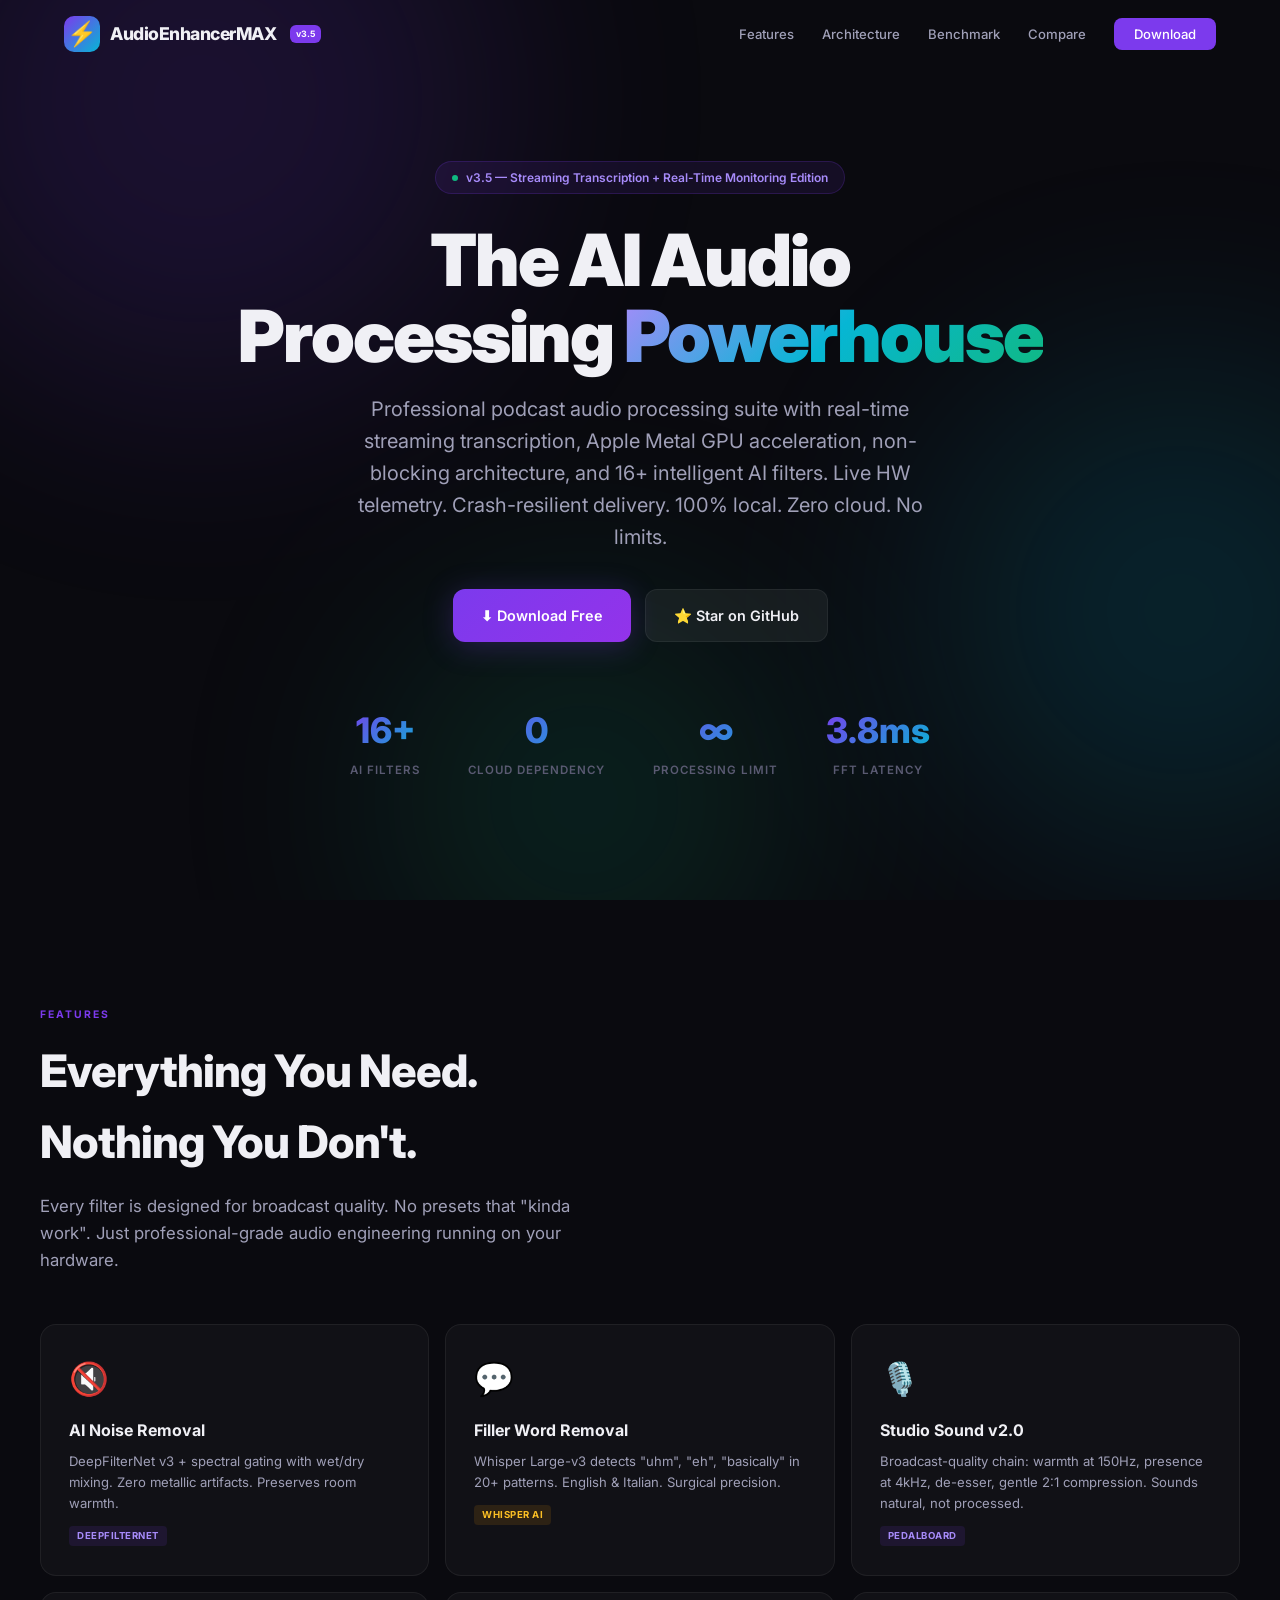
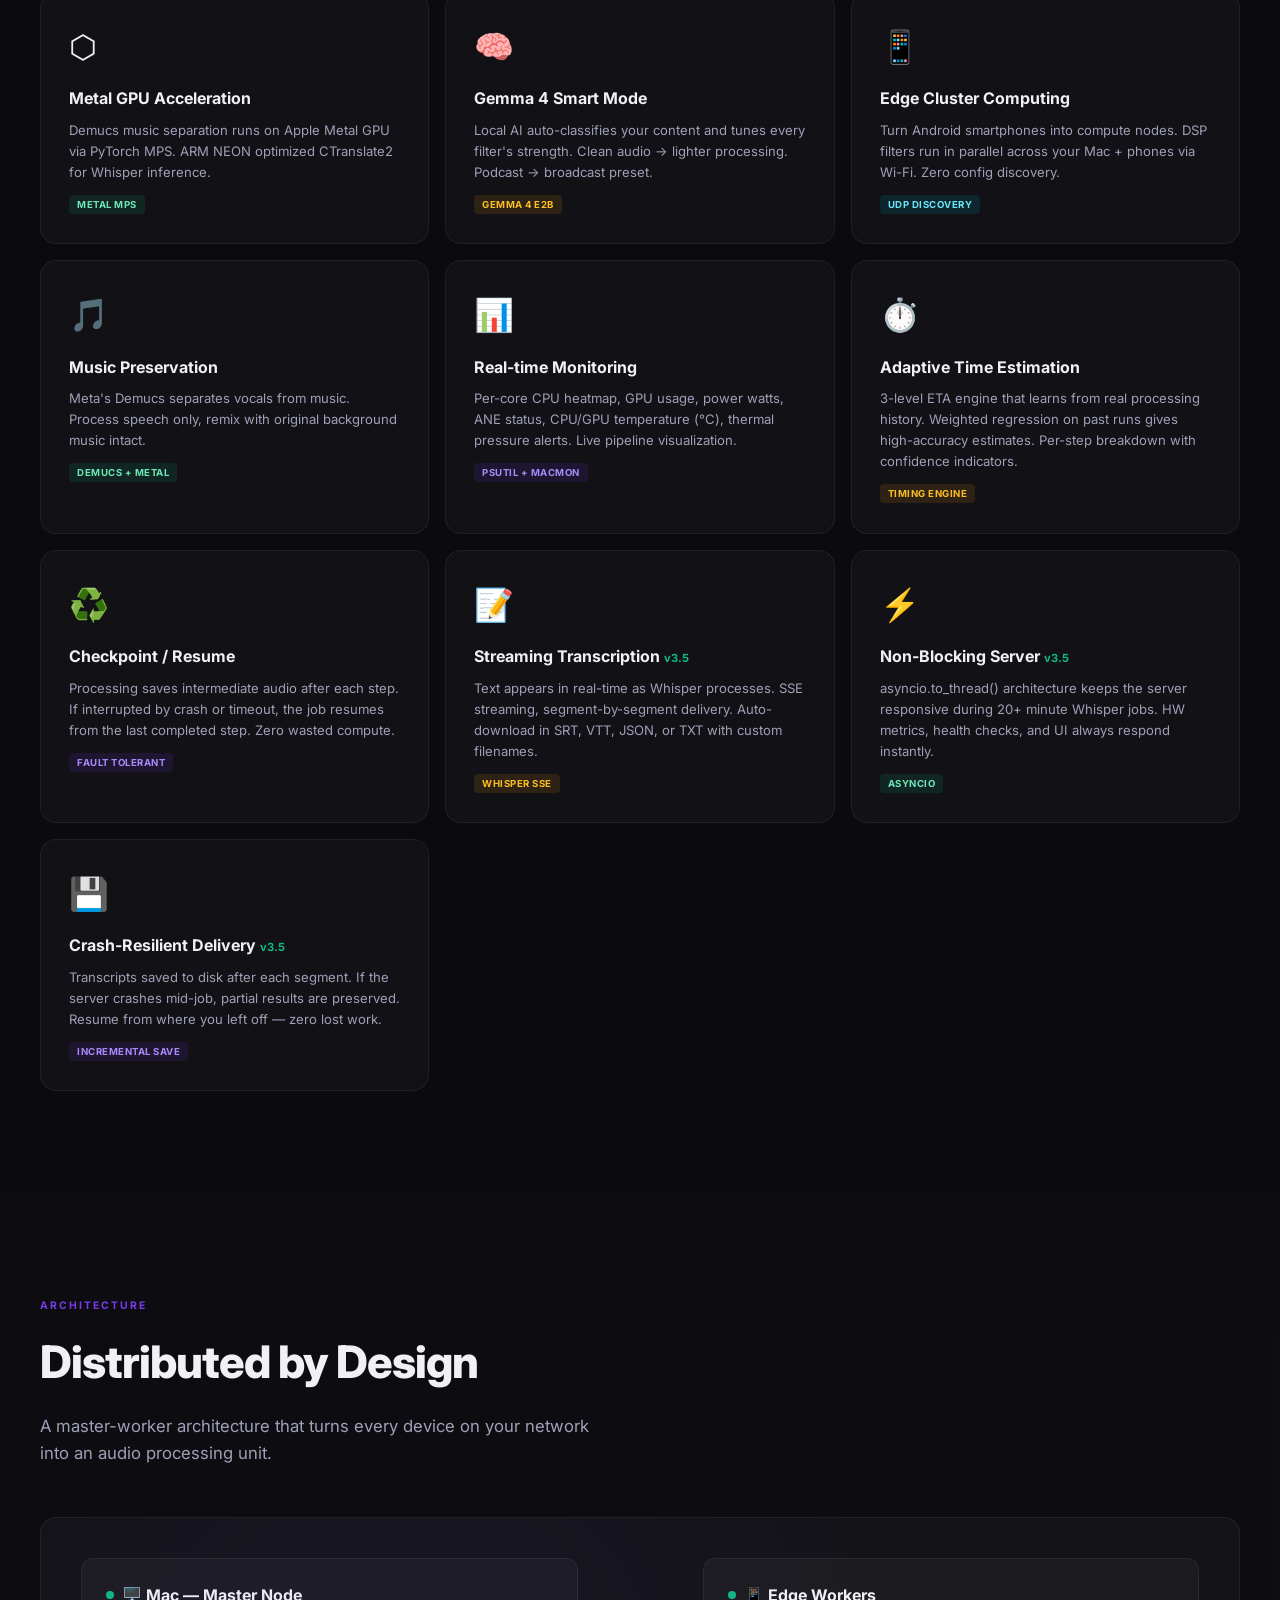
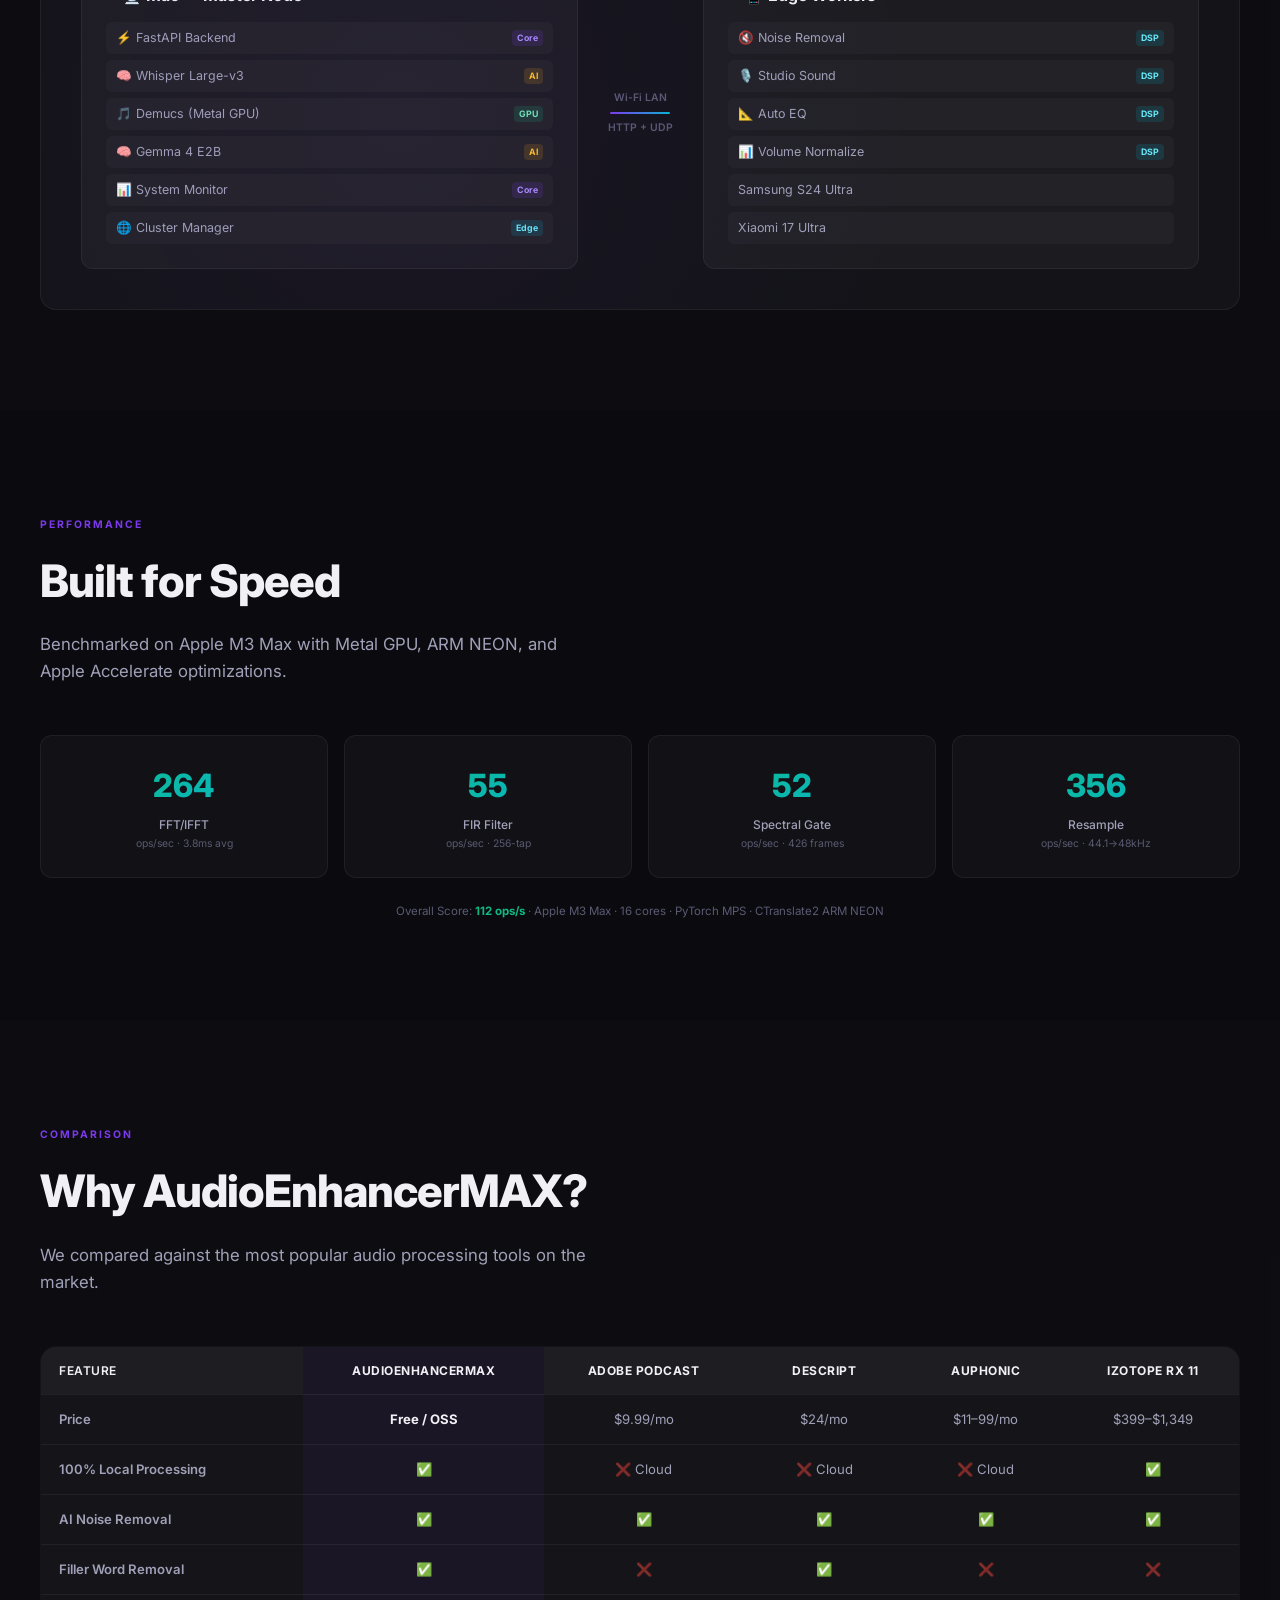
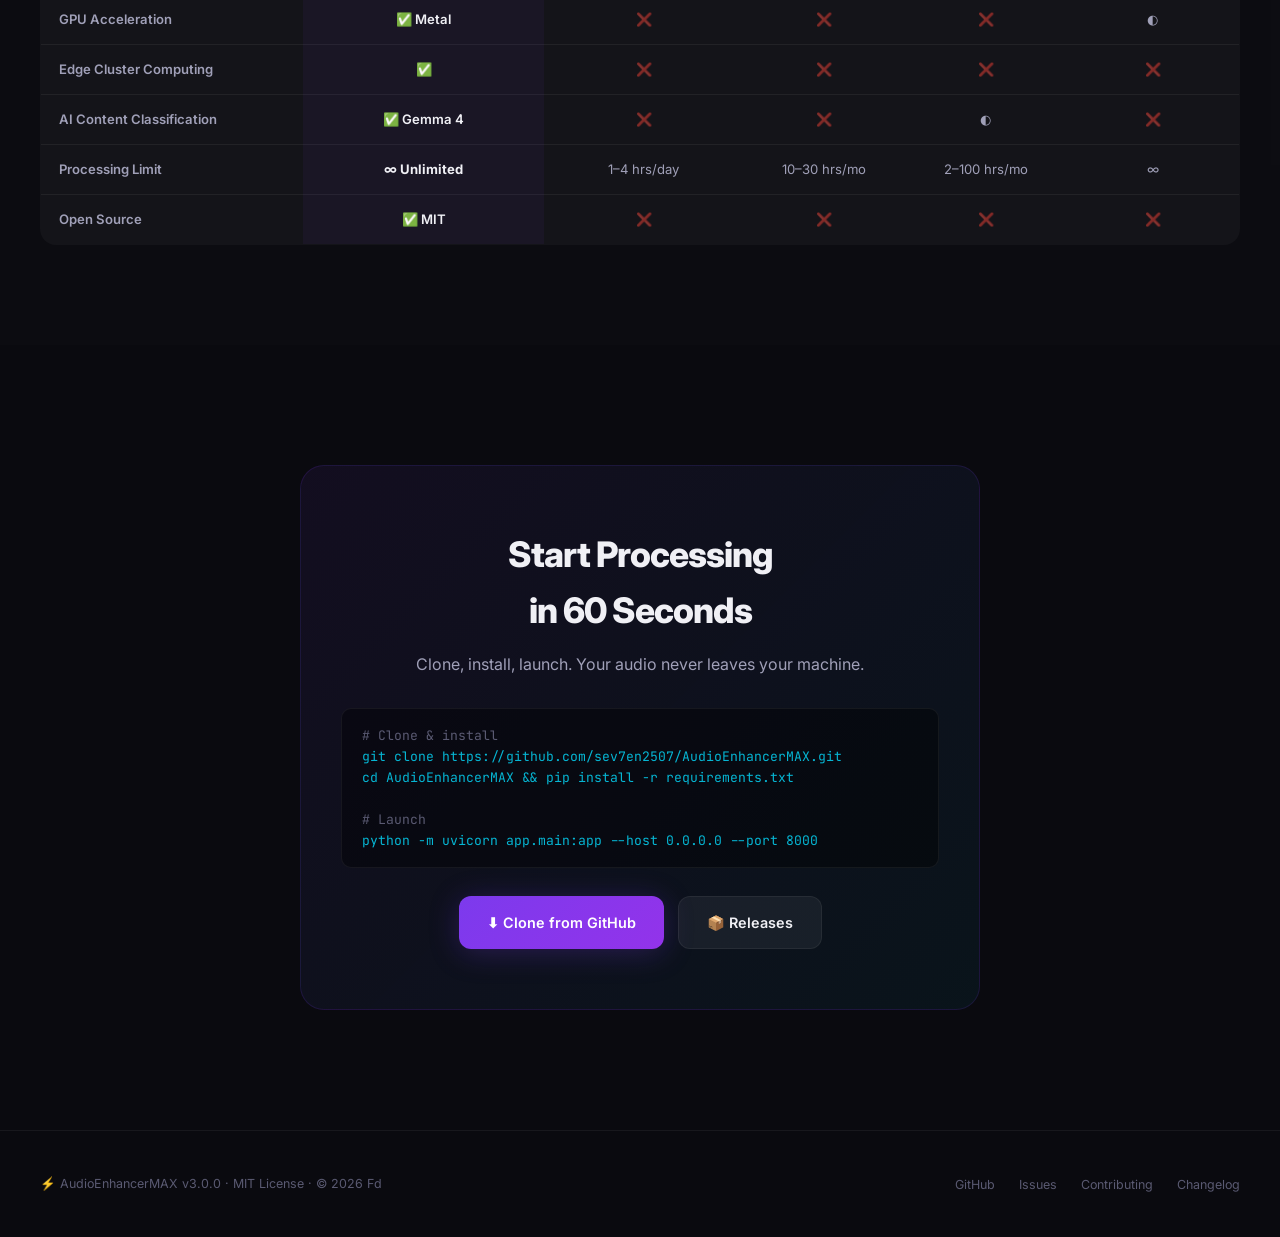
==== commit 2a4967ab: "🚀 v3.5.0 — Streaming Transcription + Real-Time Monitoring Edition MAJOR RELEASE — Complete architect" ====
--- a/frontend/landing.html
+++ b/frontend/landing.html
@@ -6,7 +6,7 @@
     <title>AudioEnhancerMAX — AI Audio Processing Suite for Apple Silicon</title>
     <meta name="description" content="Open-source, AI-powered audio processing suite. 16+ intelligent filters, Metal GPU acceleration, Edge Cluster computing. 100% local, zero cloud. Built for Apple Silicon M3 MAX.">
     <meta name="keywords" content="audio enhancer, podcast processing, AI audio, noise removal, Apple Silicon, Metal GPU, edge computing, open source">
-    <meta property="og:title" content="AudioEnhancerMAX v3.0 — AI Audio Processing Suite">
+    <meta property="og:title" content="AudioEnhancerMAX v3.5 — AI Audio Processing Suite">
     <meta property="og:description" content="Professional podcast audio processing with Metal GPU acceleration and distributed edge computing. 100% local, zero cloud.">
     <meta property="og:type" content="website">
     <link rel="icon" href="data:image/svg+xml,<svg xmlns='http://www.w3.org/2000/svg' viewBox='0 0 100 100'><text y='.9em' font-size='90'>⚡</text></svg>">
@@ -636,7 +636,7 @@
         <a href="#" class="nav-logo">
             <div class="nav-logo-icon">⚡</div>
             <span class="nav-logo-text">AudioEnhancerMAX</span>
-            <span class="v-badge">v3.0</span>
+            <span class="v-badge">v3.5</span>
         </a>
         <ul class="nav-links">
             <li><a href="#features">Features</a></li>
@@ -653,10 +653,10 @@
     <div class="hero-content">
         <div class="hero-badge">
             <span class="dot"></span>
-            v3.0 — Metal GPU + Edge Cluster Edition
+            v3.5 — Streaming Transcription + Real-Time Monitoring Edition
         </div>
         <h1>The AI Audio<br>Processing <span class="gradient">Powerhouse</span></h1>
-        <p class="hero-sub">Professional podcast audio processing suite with Apple Metal GPU acceleration, distributed edge computing, and 16+ intelligent AI filters. 100% local. Zero cloud. No limits.</p>
+        <p class="hero-sub">Professional podcast audio processing suite with real-time streaming transcription, Apple Metal GPU acceleration, non-blocking architecture, and 16+ intelligent AI filters. Live HW telemetry. Crash-resilient delivery. 100% local. Zero cloud. No limits.</p>
         <div class="hero-actions">
             <a href="#download" class="btn btn-primary">⬇ Download Free</a>
             <a href="https://github.com/sev7en2507/AudioEnhancerMAX" target="_blank" class="btn btn-secondary">⭐ Star on GitHub</a>
@@ -735,14 +735,38 @@
             <div class="feature-card reveal">
                 <div class="feature-icon">📊</div>
                 <h3>Real-time Monitoring</h3>
-                <p>Per-core CPU heatmap, GPU usage, power watts, ANE status. Processing dashboard with live pipeline visualization.</p>
+                <p>Per-core CPU heatmap, GPU usage, power watts, ANE status, CPU/GPU temperature (°C), thermal pressure alerts. Live pipeline visualization.</p>
                 <span class="tech-tag dsp">psutil + macmon</span>
             </div>
             <div class="feature-card reveal">
+                <div class="feature-icon">⏱️</div>
+                <h3>Adaptive Time Estimation</h3>
+                <p>3-level ETA engine that learns from real processing history. Weighted regression on past runs gives high-accuracy estimates. Per-step breakdown with confidence indicators.</p>
+                <span class="tech-tag ai">Timing Engine</span>
+            </div>
+            <div class="feature-card reveal">
+                <div class="feature-icon">♻️</div>
+                <h3>Checkpoint / Resume</h3>
+                <p>Processing saves intermediate audio after each step. If interrupted by crash or timeout, the job resumes from the last completed step. Zero wasted compute.</p>
+                <span class="tech-tag dsp">Fault Tolerant</span>
+            </div>
+            <div class="feature-card reveal">
                 <div class="feature-icon">📝</div>
-                <h3>AI Transcription</h3>
-                <p>Word-level timestamps in 99+ languages. Export to SRT, VTT, JSON. Speaker diarization with pyannote.audio on MPS.</p>
-                <span class="tech-tag ai">Whisper + pyannote</span>
+                <h3>Streaming Transcription <span style="color:var(--accent-3);font-size:0.7em">v3.5</span></h3>
+                <p>Text appears in real-time as Whisper processes. SSE streaming, segment-by-segment delivery. Auto-download in SRT, VTT, JSON, or TXT with custom filenames.</p>
+                <span class="tech-tag ai">Whisper SSE</span>
+            </div>
+            <div class="feature-card reveal">
+                <div class="feature-icon">⚡</div>
+                <h3>Non-Blocking Server <span style="color:var(--accent-3);font-size:0.7em">v3.5</span></h3>
+                <p>asyncio.to_thread() architecture keeps the server responsive during 20+ minute Whisper jobs. HW metrics, health checks, and UI always respond instantly.</p>
+                <span class="tech-tag metal">asyncio</span>
+            </div>
+            <div class="feature-card reveal">
+                <div class="feature-icon">💾</div>
+                <h3>Crash-Resilient Delivery <span style="color:var(--accent-3);font-size:0.7em">v3.5</span></h3>
+                <p>Transcripts saved to disk after each segment. If the server crashes mid-job, partial results are preserved. Resume from where you left off — zero lost work.</p>
+                <span class="tech-tag dsp">Incremental Save</span>
             </div>
         </div>
     </div>
